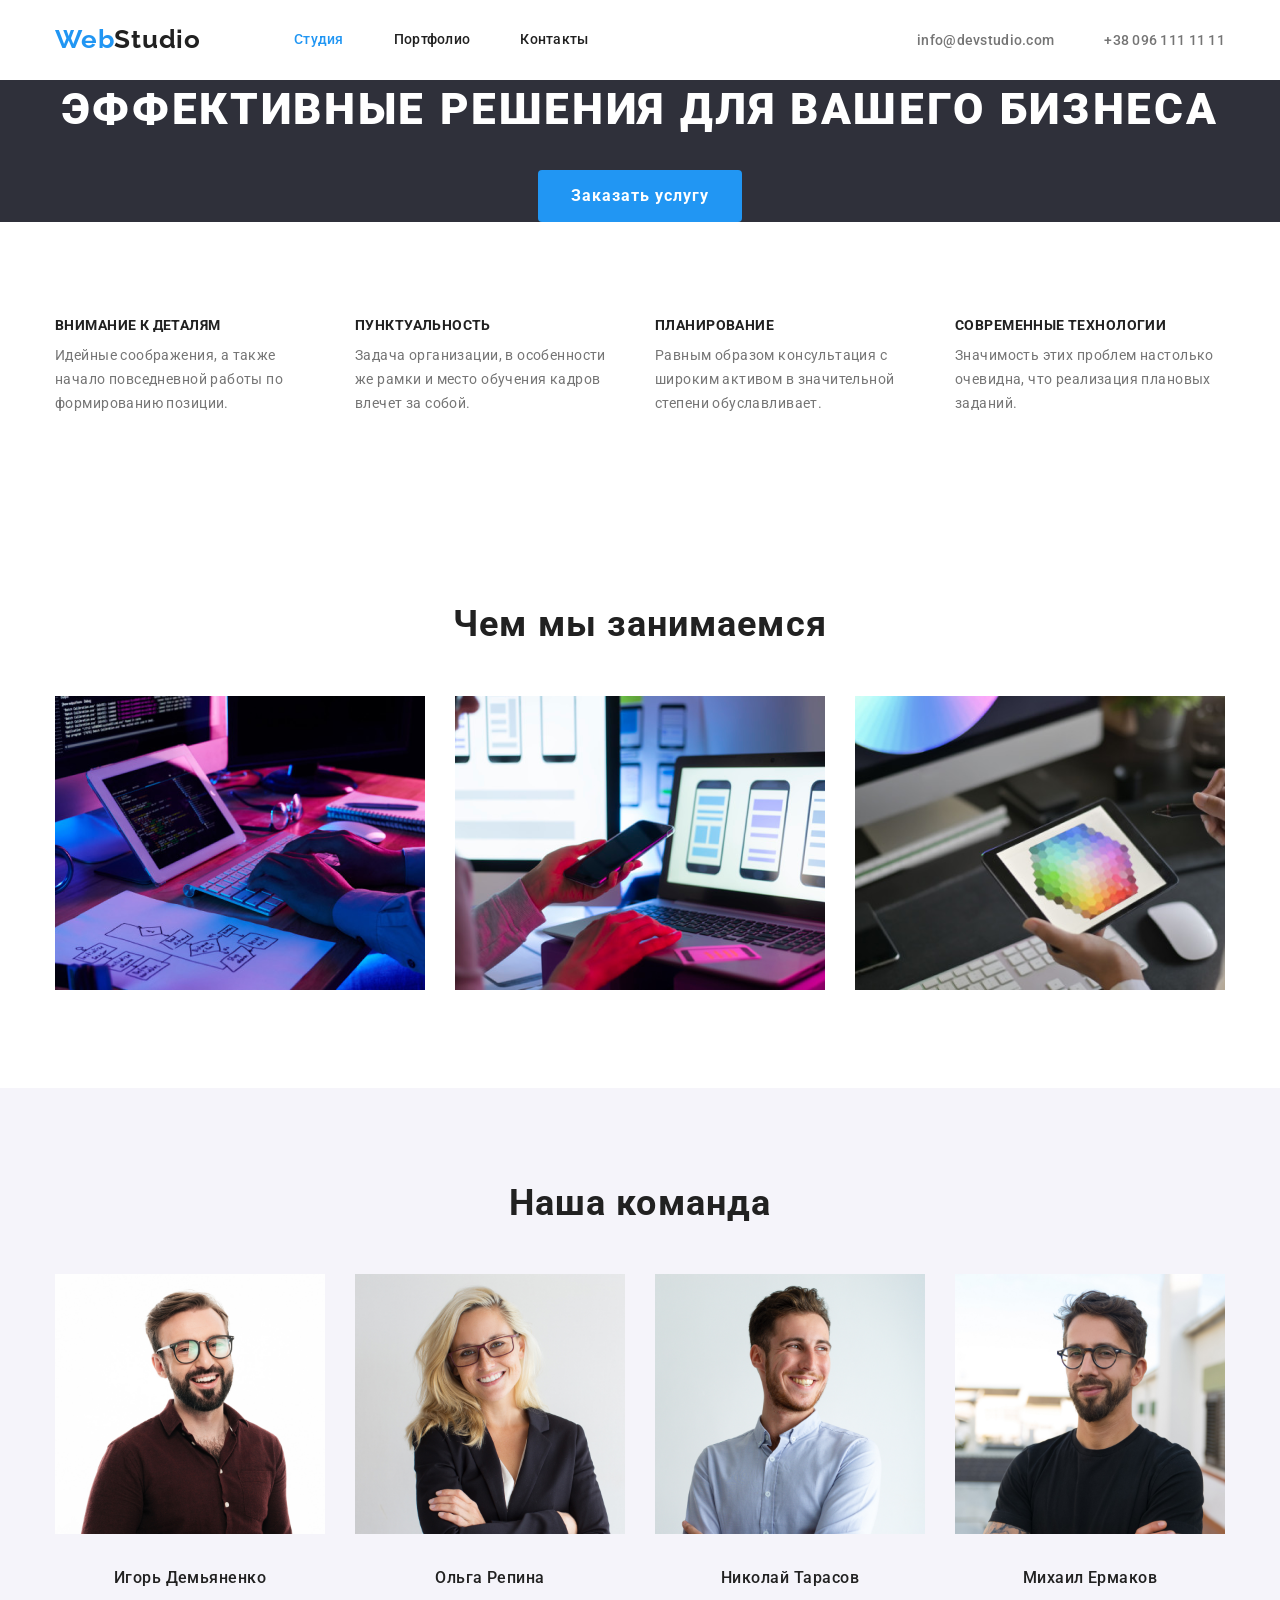
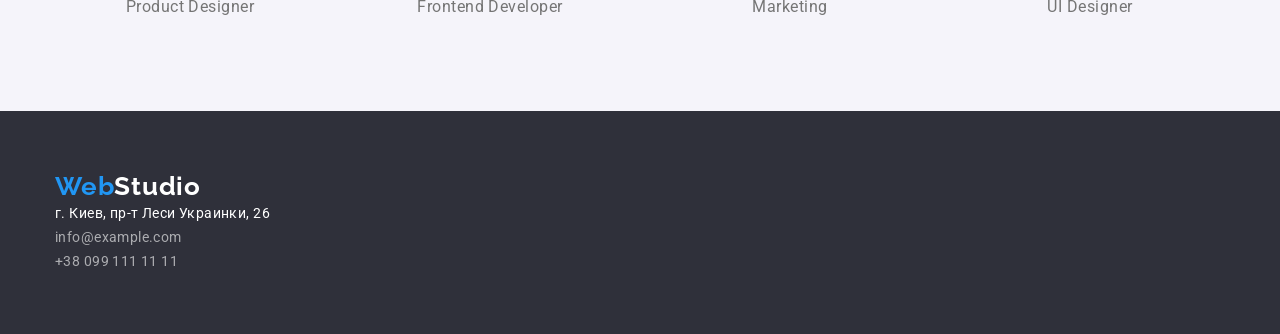
==== index.html @ d41f4cde "changes added" ====
<!DOCTYPE html>
<html lang="ru">
  <head>
    <meta charset="UTF-8" />
    <meta name="viewport" content="width=device-width, initial-scale=1.0" />
    <title>Document</title>
    <link
      rel="stylesheet"
      href="https://cdnjs.cloudflare.com/ajax/libs/modern-normalize/0.7.0/modern-normalize.min.css"
    />
    <link
      href="https://fonts.googleapis.com/css2?family=Raleway:wght@700&family=Roboto:wght@400;500;700&display=swap"
      rel="stylesheet"
    />
    <link rel="stylesheet" href="./css/styles.css" />
  </head>
  <body>
    <header>
      <div class="container page-header">
        <nav class="site-nav">
          <a href="./index.html" class="logo">
            Web<span class="light">Studio</span>
          </a>
          <ul class="nav-list">
            <li class="item">
              <a href="./index.html" class="link current">Студия</a>
            </li>
            <li class="item">
              <a href="./portfolio.html" class="link">Портфолио</a>
            </li>
            <li class="item"><a href="" class="link">Контакты</a></li>
          </ul>
		</nav>
          <ul class="site-contact">
            <li class="item">
              <a href="mailto:info@devstudio.com" class="link"
                >info@devstudio.com</a
              >
            </li>
            <li class="item">
              <a href="tel:+380961111111" class="link">+38 096 111 11 11</a>
            </li>
          </ul>
        
      </div>
	  <span class="line"></span>
    </header>
    <main>
      <section class="hero">
        <h1 class="hero-title">Эффективные решения для вашего бизнеса</h1>
        <a class="button primary" href="">Заказать услугу</a>
      </section>
      <section class="section advantages">
        <div class="container">
          <!-- <h2>Преимущества компании</h2> -->
          <ul class="list-advantages">
            <li class="item">
              <h3 class="section-title">Внимание к деталям</h3>
              <p>
                Идейные соображения, а также начало повседневной работы по
                формированию позиции.
              </p>
            </li>
            <li class="item">
              <h3 class="section-title">Пунктуальность</h3>
              <p>
                Задача организации, в особенности же рамки и место обучения
                кадров влечет за собой.
              </p>
            </li>
            <li class="item">
              <h3 class="section-title">Планирование</h3>
              <p>
                Равным образом консультация с широким активом в значительной
                степени обуславливает.
              </p>
            </li>
            <li class="item">
              <h3 class="section-title">Современные технологии</h3>
              <p>
                Значимость этих проблем настолько очевидна, что реализация
                плановых заданий.
              </p>
            </li>
          </ul>
        </div>
      </section>
      <section class="section">
        <div class="container">
          <h2 class="section-title">Чем мы занимаемся</h2>
          <ul class="workout">
            <li class="item">
              <img
                width="370"
                src="./images/box-1.png"
                alt="Создание веб приложений"
              />
            </li>
            <li class="item">
              <img
                width="370"
                src="./images/box-2.png"
                alt="Создание мобильных приложений"
              />
            </li>
            <li class="item">
              <img width="370" src="./images/box-3.png" alt="Подбор дизайнв" />
            </li>
          </ul>
        </div>
      </section>
      <section class="section team">
        <div class="container">
          <h2 class="section-title">Наша команда</h2>
          <ul class="team-members">
            <li class="item">
              <img width="270" src="./images/team1.jpg" alt="team member" />

              <h3>Игорь Демьяненко</h3>
              <p lang="en">Product Designer</p>
            </li>
            <li class="item">
              <img width="270" src="./images/team2.jpg" alt="team member" />

              <h3>Ольга Репина</h3>
              <p lang="en">Frontend Developer</p>
            </li>
            <li class="item">
              <img width="270" src="./images/team3.jpg" alt="team member" />

              <h3>Николай Тарасов</h3>
              <p lang="en">Marketing</p>
            </li>
            <li class="item">
              <img width="270" src="./images/team4.jpg" alt="team member" />

              <h3>Михаил Ермаков</h3>
              <p lang="en">UI Designer</p>
            </li>
          </ul>
        </div>
      </section>
    </main>
    <footer>
      <div class="container page-footer">
        <a href="./index.html" class="logo">
          Web<span class="dark">Studio</span>
        </a>

        <address class="address">
          г. Киев, пр-т Леси Украинки, 26 <br />
          <a href="mailto:info@example.com" class="link">info@example.com</a>
          <br />
          <a href="tel:+380991111111" class="link">+38 099 111 11 11</a>
        </address>
      </div>
    </footer>
  </body>
</html>
---- css/styles.css ----
:root {
  --primary-text-color: #757575;
  --title-text-color: #212121;
  --accent-color: #2196f3;
  --white-color: #ffffff;
  --secondary-bg-color: #2f303a;
  --secondary-button-color: #f5f4fa;
  --secondary-address-color: rgba(255, 255, 255, 0.6);
  --header-border-color: #ececec;
}

body {
  background-color: var(--white-color);
  color: var(--primary-text-color);
  font-family: Roboto, sans-serif;
}

.container {
  margin-left: auto;
  margin-right: auto;
  width: 1200px;
  padding-left: 15px;
  padding-right: 15px;
}

ul,
p,
h1,
h2,
h3,
h4,
h5,
h6 {
  margin: 0px;
  padding: 0px;
}

li {
  list-style: none;
}

a {
  text-decoration: none;
  /* Убираем подчёркивание */
}

/* Logo */
.logo {
  min-width: 145px;
  height: 31px;
  color: var(--accent-color);
  font-family: Raleway, sans-serif;
  font-weight: 700;
  font-size: 26px;
  line-height: 1.2;
  letter-spacing: 0.03em;
}
.logo .dark {
  margin-bottom: 20px;

  color: var(--white-color);
}

.logo .light {
  margin-bottom: 25px;

  color: var(--title-text-color);
}

/* Header */

.page-header {
  display: flex;
  align-items: center;
  
  
  
}

.page-header .line {
flex-grow: 1;
border: 1px solid var(--header-border-color);
}

.site-nav {
display: flex;
align-items: center;
}

.nav-list {
  display: flex;
  margin-left: 93px;
}

.nav-list .item:not(:last-child) {
  margin-right: 50px;
}

.nav-list .link {
  display: inline-block;
  padding-top: 32px;
  padding-bottom: 32px;

  color: var(--title-text-color);
  font-weight: 500;
  font-size: 14px;
  line-height: 1.14;
  letter-spacing: 0.02em;
}

.site-contact {
  display: flex;
  margin-left: auto;
}

.site-contact .item + .item {
  margin-left: 50px;
}

.site-contact .link {
  color: var(--primary-text-color);

  font-weight: 500;
  font-size: 14px;
  line-height: 1.14;
  letter-spacing: 0.02em;
}

.nav-list .link.current,
.nav-list .link:hover,
.nav-list .link:focus,
.site-contact .link:hover,
.site-contact .link:focus,
.address .link:hover,
.address .link:focus {
  color: var(--accent-color);
}

/* Main */

.section {
  padding: 94px 0px;
}

.section-title {
  color: var(--title-text-color);
}

.advantages .list-advantages {
  display: flex;
}

.advantages .item {
  width: calc((100% - (30px * 3)) / 4);
  }
  
  .advantages .item  + .item {
  margin-left: 30px;
  }

.advantages .section-title {
  display: inline-block;
  margin-bottom: 10px;

  font-weight: 700;
  font-size: 14px;
  line-height: 1.14;
  letter-spacing: 0.03em;
  text-transform: uppercase;
}
.advantages p {
  font-size: 14px;
  line-height: 1.71;
  letter-spacing: 0.03em;
}

.workout {
  display: flex;
}

.workout .item + .item {
  margin-left: 30px;
}

.hero {
  background-color: var(--secondary-bg-color);
  text-align: center;
}

.hero-title {
  margin-top: 0px;
  margin-bottom: 30px;

  color: var(--white-color);

  font-weight: 900;
  font-size: 44px;
  line-height: 1.36;
  letter-spacing: 0.06em;
  text-transform: uppercase;
}

.team {
  background-color: var(--secondary-button-color);
}

.team-members {
  display: flex;
}

.team-members .item:not(:last-child) {
  margin-right: 30px;
}

.team .section-title {
}

.team h3 {
  margin-top: 30px;
  margin-bottom: 10px;

  color: var(--title-text-color);

  font-weight: 500;
  font-size: 16px;
  line-height: 1.19;
  text-align: center;
  letter-spacing: 0.03em;
}

.team p {
  font-size: 16px;
  line-height: 1.19;
  text-align: center;
  letter-spacing: 0.03em;
}

.filter {
  display: flex;
  justify-content: center;
  margin-bottom: 50px;
}

.filter .item:not(:last-child) {
  margin-right: 8px;
}

/* Buttons */

.button {
  display: inline-block;
  border: 1px solid transparent;
  border-radius: 4px;
}

.button.primary {
  padding: 10px 32px;

  background-color: var(--accent-color);
  color: var(--white-color);

  font-weight: 700;
  font-size: 16px;
  line-height: 1.87;
  /* display: flex; */
  /* align-items: center; */
  /* text-align: center; */
  letter-spacing: 0.06em;
}

.filter .button {
  padding: 6px 22px;

  background-color: var(--secondary-button-color);
  color: var(--title-text-color);

  font-weight: 500;
  font-size: 16px;
  line-height: 1.62;
  letter-spacing: 0.03em;
}

.filter .button:hover,
.filter .button:focus {
  background-color: var(--accent-color);
  color: var(--white-color);
}

.works {
  display: flex;
  flex-wrap: wrap;
}

.works .item:not(:nth-child(3n)) {
  margin-right: 30px;
}

.works .item:not(:nth-last-child(-n + 3)) {
  margin-bottom: 30px;
}

.works .section-title {
  margin-top: 20px;
  margin-bottom: 4px;
}

h2.section-title {
  margin-bottom: 50px;

  font-weight: 700;
  font-size: 36px;
  line-height: 1.17;
  text-align: center;
  letter-spacing: 0.03em;
}

.works .section-title {
  font-weight: 700;
  font-size: 18px;
  line-height: 2;
  letter-spacing: 0.06em;
}

.works p {
  color: var(--primary-text-color);

  font-size: 16px;
  line-height: 1.87;
  letter-spacing: 0.03em;
}

/* Footer */

footer {
  background-color: var(--secondary-bg-color);
}

.page-footer {
padding-top: 60px;
padding-bottom: 60px;

}
.address {
  color: var(--white-color);
  font-style: normal;
  font-size: 14px;
  line-height: 1.71;
  letter-spacing: 0.03em;
}

.address .link {
  color: var(--secondary-address-color);
  margin: 9px 0px;
}
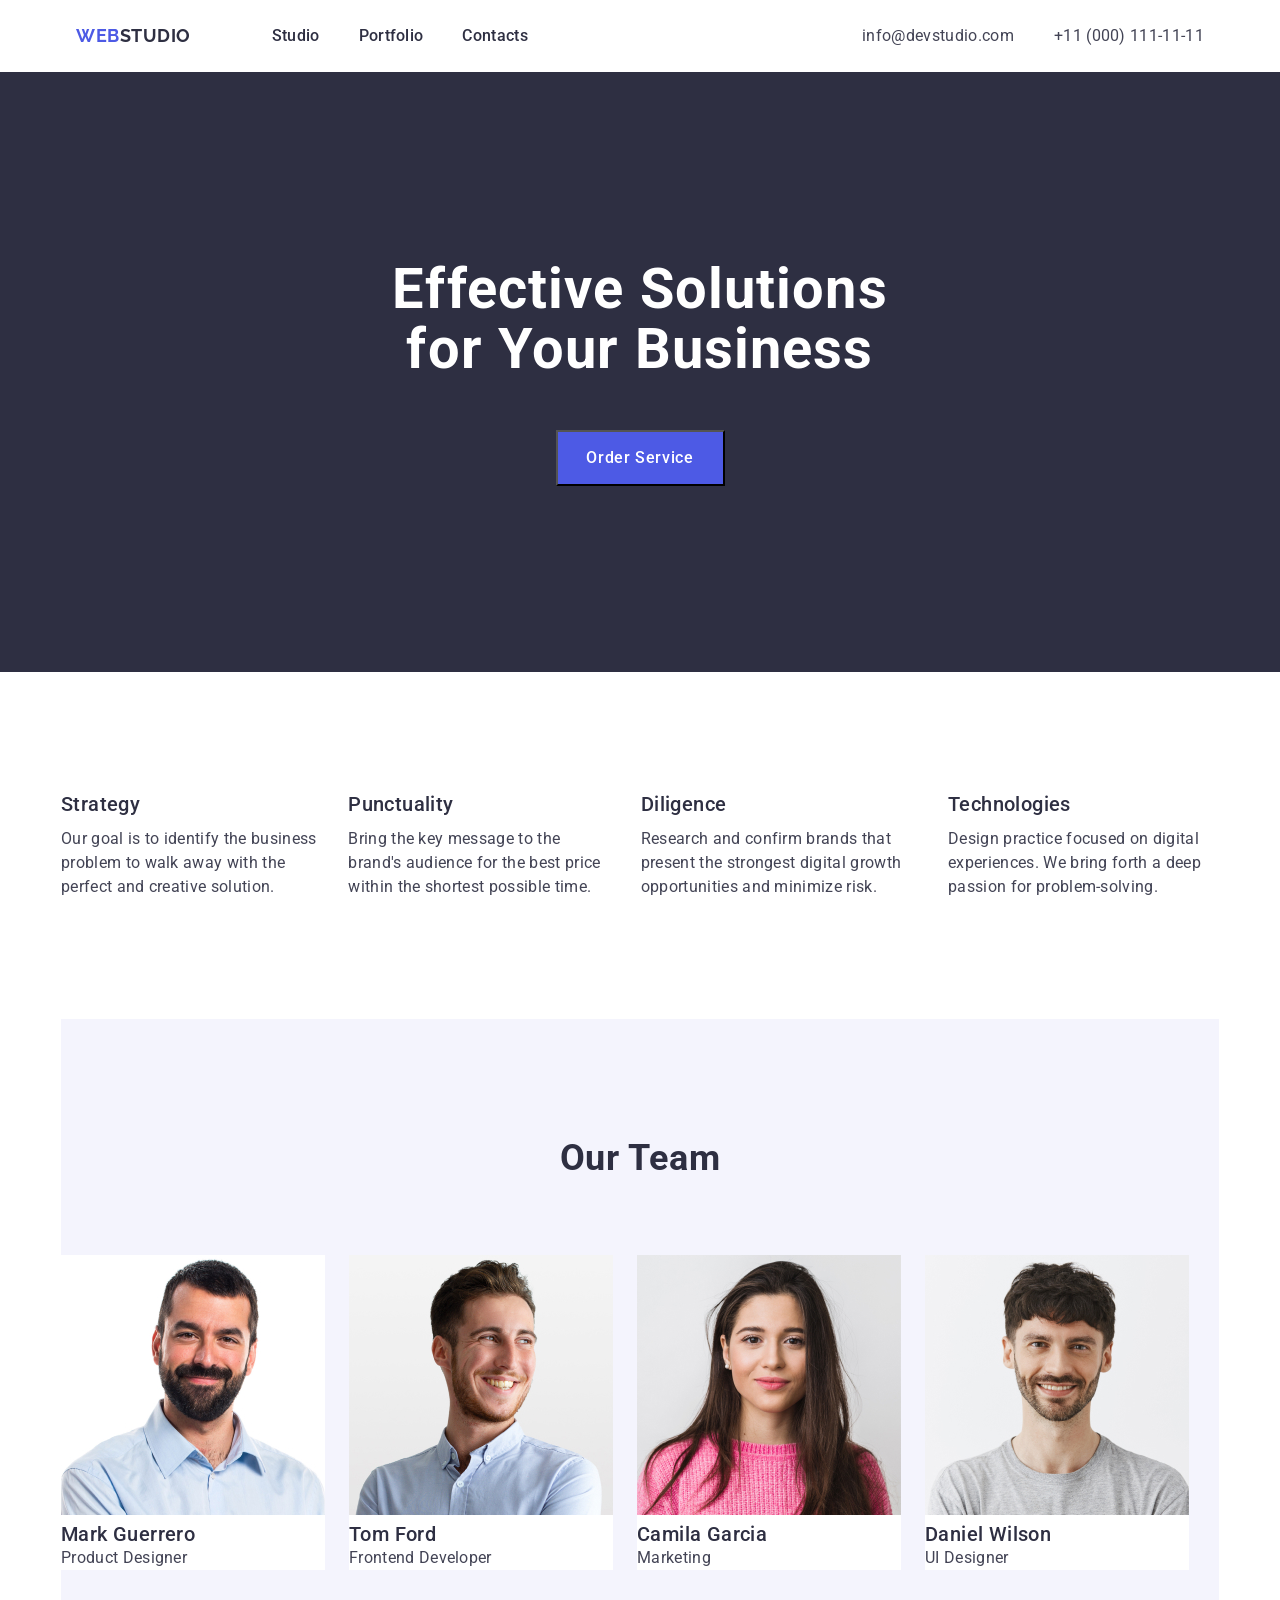
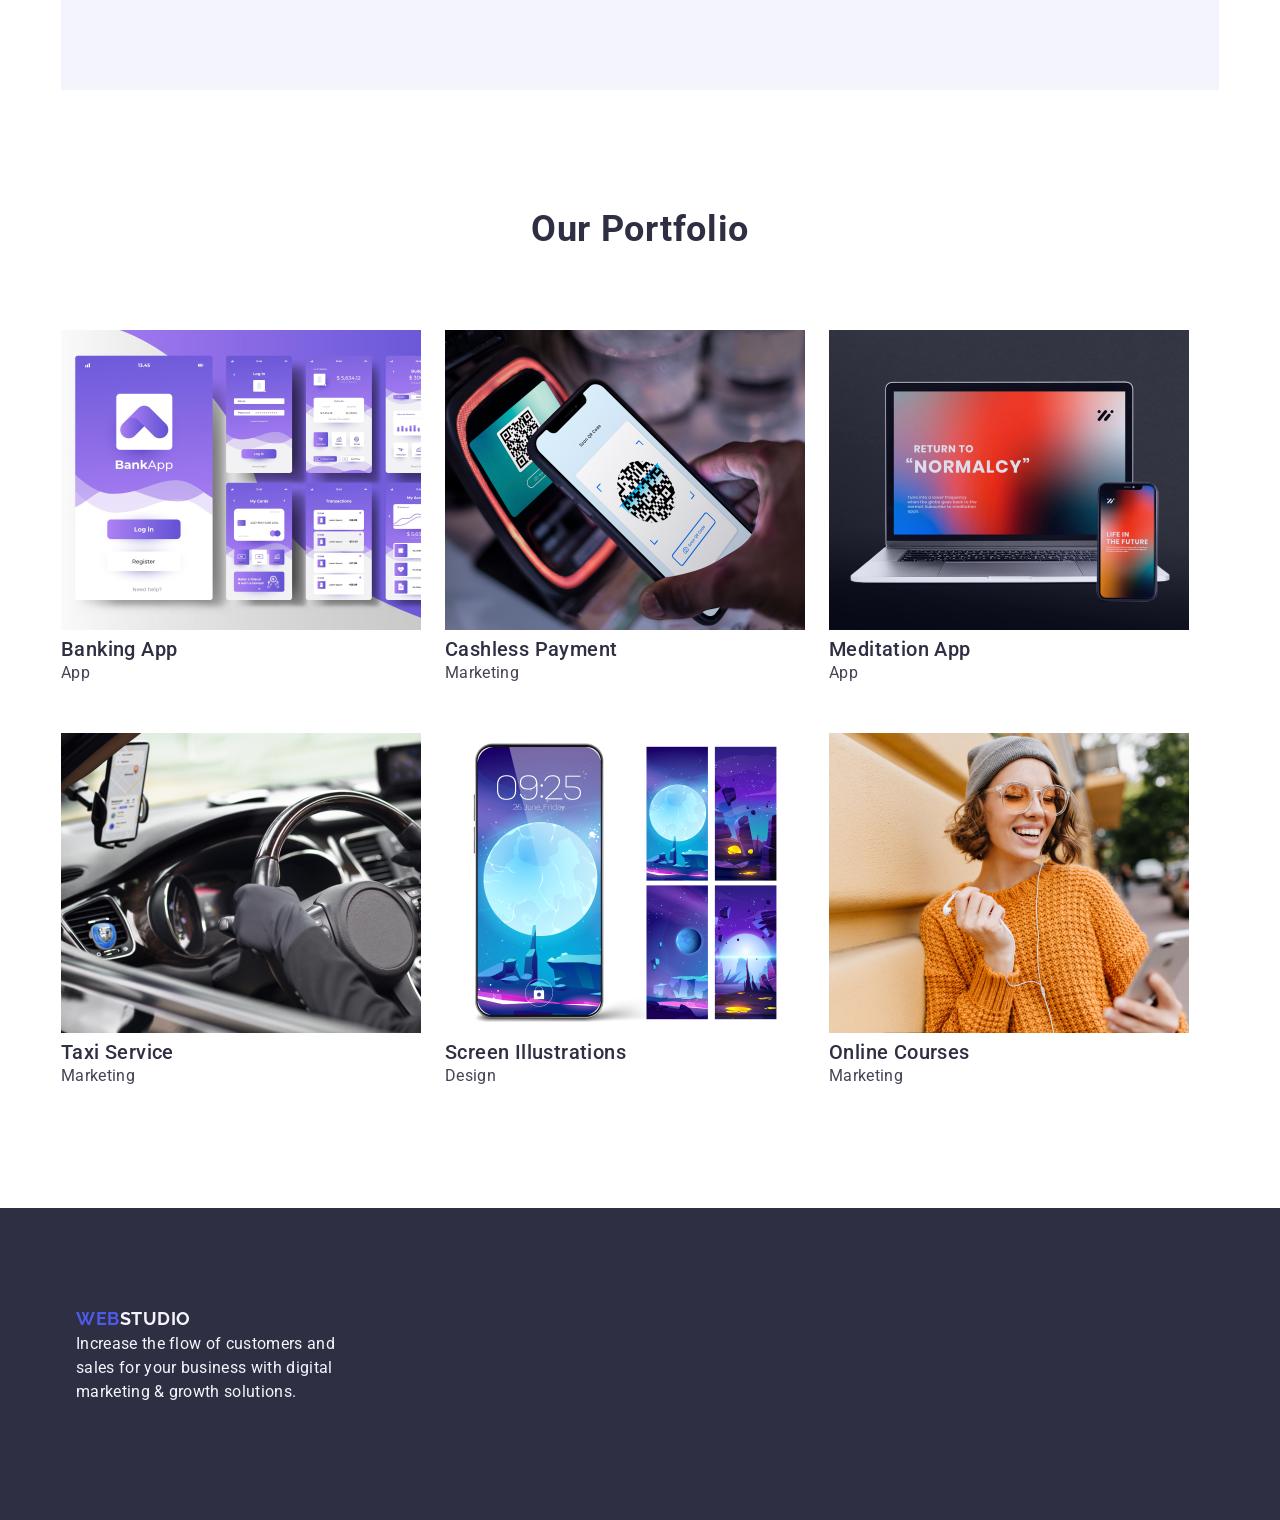
==== commit 1ba6b7c2: "geometry added" ====
--- a/index.html
+++ b/index.html
@@ -1,159 +1,137 @@
 <!DOCTYPE html>
-<html lang="ru">
-  <head>
-    <meta charset="UTF-8" />
-    <meta name="viewport" content="width=device-width, initial-scale=1.0" />
-    <title>Document</title>
-    <link
-      rel="stylesheet"
-      href="https://cdnjs.cloudflare.com/ajax/libs/modern-normalize/0.7.0/modern-normalize.min.css"
-    />
-    <link
-      href="https://fonts.googleapis.com/css2?family=Raleway:wght@700&family=Roboto:wght@400;500;700&display=swap"
-      rel="stylesheet"
-    />
-    <link rel="stylesheet" href="./css/styles.css" />
-  </head>
-  <body>
-    <header>
-      <div class="container page-header">
-        <nav class="site-nav">
-          <a href="./index.html" class="logo">
-            Web<span class="light">Studio</span>
-          </a>
-          <ul class="nav-list">
-            <li class="item">
-              <a href="./index.html" class="link current">Студия</a>
-            </li>
-            <li class="item">
-              <a href="./portfolio.html" class="link">Портфолио</a>
-            </li>
-            <li class="item"><a href="" class="link">Контакты</a></li>
-          </ul>
-		</nav>
-          <ul class="site-contact">
-            <li class="item">
-              <a href="mailto:info@devstudio.com" class="link"
-                >info@devstudio.com</a
-              >
-            </li>
-            <li class="item">
-              <a href="tel:+380961111111" class="link">+38 096 111 11 11</a>
-            </li>
-          </ul>
-        
-      </div>
-	  <span class="line"></span>
+<html lang="en">
+<head>
+    <meta charset="UTF-8">
+    <meta name="viewport" content="width=device-width, initial-scale=1.0">
+    <title>WebStudio</title>
+    <link rel="preconnect" href="https://fonts.googleapis.com">
+    <link rel="preconnect" href="https://fonts.gstatic.com" crossorigin>
+    <link href="https://fonts.googleapis.com/css2?family=Raleway:ital,wght@0,700;1,700&family=Roboto:ital,wght@0,400;0,500;0,700;1,700&display=swap" rel="stylesheet">    <link rel="stylesheet" href="https://cdn.jsdelivr.net/npm/modern-normalize@3.0.1/modern-normalize.min.css">
+    <link rel="stylesheet" href="./css/styles.css">
+</head>
+<body>
+    <header class="container header">
+        <nav class="navigation">
+            <a href="./index.html" class="navigation-logo">Web<span class="navigation-logo-accent">Studio</span></a>
+            <ul class="navigation-list">
+                <li><a href="./index.html" class="navigation-link">Studio</a></li>
+                <li><a href="" class="navigation-link">Portfolio</a></li>
+                <li><a href="" class="navigation-link">Contacts</a></li>
+            </ul>
+        </nav>
+            <address class="address">
+                <ul class="address-list">
+                    <li><a href="mailto:info@devstudio.com" class="address-link">info@devstudio.com</a></li>
+                    <li><a href="tel:+110001111111" class="address-link">+11 (000) 111-11-11</a></li>
+                </ul>
+            </address>
     </header>
     <main>
-      <section class="hero">
-        <h1 class="hero-title">Эффективные решения для вашего бизнеса</h1>
-        <a class="button primary" href="">Заказать услугу</a>
-      </section>
-      <section class="section advantages">
-        <div class="container">
-          <!-- <h2>Преимущества компании</h2> -->
-          <ul class="list-advantages">
-            <li class="item">
-              <h3 class="section-title">Внимание к деталям</h3>
-              <p>
-                Идейные соображения, а также начало повседневной работы по
-                формированию позиции.
-              </p>
-            </li>
-            <li class="item">
-              <h3 class="section-title">Пунктуальность</h3>
-              <p>
-                Задача организации, в особенности же рамки и место обучения
-                кадров влечет за собой.
-              </p>
-            </li>
-            <li class="item">
-              <h3 class="section-title">Планирование</h3>
-              <p>
-                Равным образом консультация с широким активом в значительной
-                степени обуславливает.
-              </p>
-            </li>
-            <li class="item">
-              <h3 class="section-title">Современные технологии</h3>
-              <p>
-                Значимость этих проблем настолько очевидна, что реализация
-                плановых заданий.
-              </p>
-            </li>
-          </ul>
+        <section class="banner">
+            <div class="container banner-container">
+                <h1 class="banner-header">
+                    Effective Solutions<br/>
+                    for Your Business
+                </h1>
+                <button type="button" class="banner-button">Order Service</button>    
+            </div>
+        </section>
+        <section class="goals container">
+            <!-- <h2 class="goals-header"></h2> -->
+            <ul class="goals-list">
+                <li>
+                    <h3 class="goals-list-header">
+                        Strategy 
+                    </h3>
+                <p class="goals-list-text">Our goal is to identify the business
+                    problem to walk away with the perfect and creative solution. </p>
+                </li>
+                <li>
+                    <h3 class="goals-list-header">
+                        Punctuality
+                    </h3>
+                <p class="goals-list-text">Bring the key message to the brand's audience for the best price within the shortest possible time.</p>
+                </li>
+                <li>
+                    <h3 class="goals-list-header">
+                        Diligence
+                    </h3>
+                <p class="goals-list-text">Research and confirm brands that present the strongest digital growth opportunities and minimize risk.</p>
+                </li>
+                <li>
+                    <h3 class="goals-list-header">
+                        Technologies 
+                    </h3>
+                <p class="goals-list-text">Design practice focused on digital experiences. We bring forth a deep passion for problem-solving.</p>
+                </li>
+            </ul>
+        </section>
+        <section class="container team ">
+            <h2 class="team-header">Our Team</h2>
+            <ul class="team-list">
+                <li class="team-list-item">
+                    <img class="team-list-image" src="./images/mark_guerrero.jpg" alt="man with dark hair" width="264"/>
+                    <h3 class="team-list-header">Mark Guerrero</h3>
+                    <p class="team-list-text">Product Designer</p>
+                </li>
+                <li class="team-list-item">
+                    <img class="team-list-image" src="./images/tom_ford.jpg" alt="lady with dark hair" width="264"/>
+                    <h3 class="team-list-header">Tom Ford</h3>
+                    <p class="team-list-text">Frontend Developer</p>
+                </li>
+                <li class="team-list-item">
+                    <img class="team-list-image" src="./images/camila_garcia.jpg" alt="man with blond hair" width="264"/>
+                    <h3 class="team-list-header">Camila Garcia</h3>
+                    <p class="team-list-text">Marketing</p>
+                </li>
+                <li class="team-list-item">
+                    <img class="team-list-image" src="./images/daniel_wilson.jpg" alt="man with dark hair" width="264"/>
+                    <h3 class="team-list-header">Daniel Wilson</h3>
+                    <p class="team-list-text">UI Designer</p>
+                </li>
+            </ul>
+        </section>
+        <section class="portfolio container">
+            <h2 class="portfolio-header">Our Portfolio</h2>
+            <ul class="portfolio-list">
+                <li class="portfolio-list-item">
+                    <img class="portfolio-list-image" src="./images/banking_app.jpg" alt="app" width="360"/>
+                     <h3 class="portfolio-list-header">Banking App</h3>
+                    <p class="portfolio-list-text">App</p>
+                </li>
+                <li class="portfoli-list-item">
+                    <img class="portfolio-list-image" src="./images/cashless_payment.jpg" alt="payment by phone" width="360"/>
+                    <h3  class="portfolio-list-header">Cashless Payment</h3>
+                    <p class="portfolio-list-text">Marketing</p>
+                </li>
+                <li class="portfoli-list-item">
+                    <img class="portfolio-list-image" src="./images/meditation_app.jpg" alt="laptop" width="360"/>
+                    <h3 class="portfolio-list-header">Meditation App</h3>
+                    <p class="portfolio-list-text">App</p>
+                </li>
+                <li class="portfoli-list-item">
+                    <img class="portfolio-list-image" src="./images/taxi_service.jpg" alt="car" width="360"/>
+                    <h3 class="portfolio-list-header">Taxi Service</h3>
+                    <p class="portfolio-list-text">Marketing</p>
+                </li>
+                <li class="portfoli-list-item">
+                    <img class="portfolio-list-image" src="./images/screen_illustrations.jpg" alt="phone" width="360"/>
+                    <h3 class="portfolio-list-header">Screen Illustrations</h3>
+                    <p class="portfolio-list-text">Design</p>
+                </li>
+                <li class="portfoli-list-item">
+                    <img class="portfolio-list-image" src="./images/online_courses.jpg" alt="woman" width="360"/>
+                    <h3 class="portfolio-list-header">Online Courses</h3>
+                    <p class="portfolio-list-text">Marketing</p>
+                </li>
+            </ul>
+        </section>
+    </main>
+    <footer class="footer">
+        <div class="container footer-container">
+            <a class="footer-logo" href="./index.html">Web<span class="footer-logo-accent">Studio</span></a>
+            <p class="footer-text">Increase the flow of customers and sales for your business with digital marketing & growth solutions.</p>
         </div>
-      </section>
-      <section class="section">
-        <div class="container">
-          <h2 class="section-title">Чем мы занимаемся</h2>
-          <ul class="workout">
-            <li class="item">
-              <img
-                width="370"
-                src="./images/box-1.png"
-                alt="Создание веб приложений"
-              />
-            </li>
-            <li class="item">
-              <img
-                width="370"
-                src="./images/box-2.png"
-                alt="Создание мобильных приложений"
-              />
-            </li>
-            <li class="item">
-              <img width="370" src="./images/box-3.png" alt="Подбор дизайнв" />
-            </li>
-          </ul>
-        </div>
-      </section>
-      <section class="section team">
-        <div class="container">
-          <h2 class="section-title">Наша команда</h2>
-          <ul class="team-members">
-            <li class="item">
-              <img width="270" src="./images/team1.jpg" alt="team member" />
-
-              <h3>Игорь Демьяненко</h3>
-              <p lang="en">Product Designer</p>
-            </li>
-            <li class="item">
-              <img width="270" src="./images/team2.jpg" alt="team member" />
-
-              <h3>Ольга Репина</h3>
-              <p lang="en">Frontend Developer</p>
-            </li>
-            <li class="item">
-              <img width="270" src="./images/team3.jpg" alt="team member" />
-
-              <h3>Николай Тарасов</h3>
-              <p lang="en">Marketing</p>
-            </li>
-            <li class="item">
-              <img width="270" src="./images/team4.jpg" alt="team member" />
-
-              <h3>Михаил Ермаков</h3>
-              <p lang="en">UI Designer</p>
-            </li>
-          </ul>
-        </div>
-      </section>
-    </main>
-    <footer>
-      <div class="container page-footer">
-        <a href="./index.html" class="logo">
-          Web<span class="dark">Studio</span>
-        </a>
-
-        <address class="address">
-          г. Киев, пр-т Леси Украинки, 26 <br />
-          <a href="mailto:info@example.com" class="link">info@example.com</a>
-          <br />
-          <a href="tel:+380991111111" class="link">+38 099 111 11 11</a>
-        </address>
-      </div>
     </footer>
-  </body>
-</html>
+</body>
+</html>
--- a/css/styles.css
+++ b/css/styles.css
@@ -1,354 +1,311 @@
-:root {
-  --primary-text-color: #757575;
-  --title-text-color: #212121;
-  --accent-color: #2196f3;
-  --white-color: #ffffff;
-  --secondary-bg-color: #2f303a;
-  --secondary-button-color: #f5f4fa;
-  --secondary-address-color: rgba(255, 255, 255, 0.6);
-  --header-border-color: #ececec;
-}
-
 body {
-  background-color: var(--white-color);
-  color: var(--primary-text-color);
-  font-family: Roboto, sans-serif;
-}
-
+    font-family: "Roboto", sans-serif;
+    font-weight: 400;
+    font-size: 16px;
+    line-height: 24px;
+    letter-spacing: 0.02em;
+    color: #434455;
+    background-color: #FFFFFF;
+}
+
+h1, h2, h3, h4, h5, h6, p {
+	margin-top: 0;
+	margin-bottom: 0;
+}
+
+ul, ol {
+	margin-top: 0;
+	margin-bottom: 0;
+	padding-left: 0;
+}
+
+a {
+    text-decoration: none;
+}
+    
+ul {
+    list-style: none;
+}
+    
+h2 {
+    font-family: Roboto;
+    font-weight: 700;
+    font-size: 36px;
+    letter-spacing: 0.02em;
+}
+
+.link {
+    font-family: Roboto;
+    font-weight: Regular;
+    font-size: 12px;
+    line-height: 16px;
+    letter-spacing: 0.04em;
+    text-decoration: underline;
+}
+
+
+/* h3 {
+    font-family: Roboto;
+    font-weight: 500;
+    font-size: 20px;
+    letter-spacing: 0.02em;
+} */
+
+
+/* Container */
 .container {
-  margin-left: auto;
-  margin-right: auto;
-  width: 1200px;
-  padding-left: 15px;
-  padding-right: 15px;
-}
-
-ul,
-p,
-h1,
-h2,
-h3,
-h4,
-h5,
-h6 {
-  margin: 0px;
-  padding: 0px;
-}
-
-li {
-  list-style: none;
-}
-
-a {
-  text-decoration: none;
-  /* Убираем подчёркивание */
-}
-
-/* Logo */
-.logo {
-  min-width: 145px;
-  height: 31px;
-  color: var(--accent-color);
-  font-family: Raleway, sans-serif;
-  font-weight: 700;
-  font-size: 26px;
-  line-height: 1.2;
-  letter-spacing: 0.03em;
-}
-.logo .dark {
-  margin-bottom: 20px;
-
-  color: var(--white-color);
-}
-
-.logo .light {
-  margin-bottom: 25px;
-
-  color: var(--title-text-color);
-}
-
-/* Header */
-
-.page-header {
-  display: flex;
-  align-items: center;
-  
-  
-  
-}
-
-.page-header .line {
-flex-grow: 1;
-border: 1px solid var(--header-border-color);
-}
-
-.site-nav {
-display: flex;
-align-items: center;
-}
-
-.nav-list {
-  display: flex;
-  margin-left: 93px;
-}
-
-.nav-list .item:not(:last-child) {
-  margin-right: 50px;
-}
-
-.nav-list .link {
-  display: inline-block;
-  padding-top: 32px;
-  padding-bottom: 32px;
-
-  color: var(--title-text-color);
-  font-weight: 500;
-  font-size: 14px;
-  line-height: 1.14;
-  letter-spacing: 0.02em;
-}
-
-.site-contact {
-  display: flex;
-  margin-left: auto;
-}
-
-.site-contact .item + .item {
-  margin-left: 50px;
-}
-
-.site-contact .link {
-  color: var(--primary-text-color);
-
-  font-weight: 500;
-  font-size: 14px;
-  line-height: 1.14;
-  letter-spacing: 0.02em;
-}
-
-.nav-list .link.current,
-.nav-list .link:hover,
-.nav-list .link:focus,
-.site-contact .link:hover,
-.site-contact .link:focus,
-.address .link:hover,
-.address .link:focus {
-  color: var(--accent-color);
-}
-
-/* Main */
-
-.section {
-  padding: 94px 0px;
-}
-
-.section-title {
-  color: var(--title-text-color);
-}
-
-.advantages .list-advantages {
-  display: flex;
-}
-
-.advantages .item {
-  width: calc((100% - (30px * 3)) / 4);
-  }
-  
-  .advantages .item  + .item {
-  margin-left: 30px;
-  }
-
-.advantages .section-title {
-  display: inline-block;
-  margin-bottom: 10px;
-
-  font-weight: 700;
-  font-size: 14px;
-  line-height: 1.14;
-  letter-spacing: 0.03em;
-  text-transform: uppercase;
-}
-.advantages p {
-  font-size: 14px;
-  line-height: 1.71;
-  letter-spacing: 0.03em;
-}
-
-.workout {
-  display: flex;
-}
-
-.workout .item + .item {
-  margin-left: 30px;
-}
-
-.hero {
-  background-color: var(--secondary-bg-color);
-  text-align: center;
-}
-
-.hero-title {
-  margin-top: 0px;
-  margin-bottom: 30px;
-
-  color: var(--white-color);
-
-  font-weight: 900;
-  font-size: 44px;
-  line-height: 1.36;
-  letter-spacing: 0.06em;
-  text-transform: uppercase;
+    width: 1158px;
+    padding: 0 15px;
+    margin: 0 auto;
+    display: flex;
+}
+
+address {
+    font-style: normal;
+}
+
+.address-list {
+    display: flex;
+    gap: 40px;
+}
+
+.header {
+    justify-content: space-between;
+    align-items: center;
+    height: 72px;
+}
+
+.navigation {
+    display: flex;
+    justify-content: space-between;
+    width: 452px;
+}
+
+.navigation-list {
+    display: flex;
+    gap: 39px;
+}
+
+.navigation-logo {
+    font-family: "Raleway", sans-serif;
+    font-weight: 700;
+    font-size: 18px;
+    line-height: 1.17;
+    letter-spacing: 0.03em;
+    text-transform: uppercase;
+    color: #4d5ae5;
+    align-self: center
+}
+
+.navigation-logo-accent {
+    color: #2e2f42;
+}
+
+/* .body-medium {
+    font-family: Roboto;
+    font-weight: Medium;
+    font-size: 16px;
+    line-height: 24px;
+    letter-spacing: 0.02em;
+} */
+
+
+.navigation-link {
+    font-family: Roboto;
+    font-weight: 500 ;
+    font-size: 16px;
+    line-height: 24px;
+    letter-spacing: 0.02em;
+    color: #2E2F42;
+}
+
+.navigation-link:hover,
+.navigation-link:focus {
+    color:#404bbf;
+}
+
+/* .navigation-link-studio:active {
+    text-decoration: underline;
+} */
+
+.address-link {
+    font-family: Roboto;
+    font-weight: Regular;
+    font-size: 16px;
+    font-style: normal;
+    line-height: 24px;
+    letter-spacing: 0.02em;
+    color: #434455;
+}
+
+.address-link:hover,
+.address-link:focus {
+    color: #404bbf;
+}
+
+.banner {
+    background-color:  #2e2f42;
+    height: 600px;
+}
+
+.banner-container {
+    flex-direction: column;
+    align-items: center;
+}
+
+.banner-header {
+    font-family: Roboto;
+    font-weight: 700;
+    font-size: 56px;
+    letter-spacing: 0.02em;
+    line-height: 1.07;
+    text-align: center;
+    color: #ffffff;
+    margin: 0;
+    padding-top: 188px;
+}
+
+.banner-button {
+    font-family: "Roboto", sans-serif;
+    font-weight: 500;
+    font-size: 16px;
+    line-height: 24px;
+    letter-spacing: 0.04em;
+    background-color: #4D5AE5;
+    cursor: pointer;
+    color: #ffffff;
+    margin-top: 50px;    
+    width: 169px;
+    height: 56px;
+    
+}
+
+.banner-button:hover,
+.banner-button:focus {
+    background-color: #404BBF;
+}
+
+.goals {
+    padding: 120px 0;
+}
+
+.goals-list {
+    display: flex;
+    gap: 24px;
+}
+
+.goals-list-header {
+    font-family: Roboto;
+    font-weight: 500;
+    font-size: 20px;
+    letter-spacing: 0.02em;
+    color: #2e2f42;
+    padding: 0;
+    margin-bottom: 11px;
+}
+
+.goals-list-text {
+    font-size: 16px;
+    line-height: 1.5;
+    letter-spacing: 0.02em;
+    color: #434455;
+    padding: 0;
 }
 
 .team {
-  background-color: var(--secondary-button-color);
-}
-
-.team-members {
-  display: flex;
-}
-
-.team-members .item:not(:last-child) {
-  margin-right: 30px;
-}
-
-.team .section-title {
-}
-
-.team h3 {
-  margin-top: 30px;
-  margin-bottom: 10px;
-
-  color: var(--title-text-color);
-
-  font-weight: 500;
-  font-size: 16px;
-  line-height: 1.19;
-  text-align: center;
-  letter-spacing: 0.03em;
-}
-
-.team p {
-  font-size: 16px;
-  line-height: 1.19;
-  text-align: center;
-  letter-spacing: 0.03em;
-}
-
-.filter {
-  display: flex;
-  justify-content: center;
-  margin-bottom: 50px;
-}
-
-.filter .item:not(:last-child) {
-  margin-right: 8px;
-}
-
-/* Buttons */
-
-.button {
-  display: inline-block;
-  border: 1px solid transparent;
-  border-radius: 4px;
-}
-
-.button.primary {
-  padding: 10px 32px;
-
-  background-color: var(--accent-color);
-  color: var(--white-color);
-
-  font-weight: 700;
-  font-size: 16px;
-  line-height: 1.87;
-  /* display: flex; */
-  /* align-items: center; */
-  /* text-align: center; */
-  letter-spacing: 0.06em;
-}
-
-.filter .button {
-  padding: 6px 22px;
-
-  background-color: var(--secondary-button-color);
-  color: var(--title-text-color);
-
-  font-weight: 500;
-  font-size: 16px;
-  line-height: 1.62;
-  letter-spacing: 0.03em;
-}
-
-.filter .button:hover,
-.filter .button:focus {
-  background-color: var(--accent-color);
-  color: var(--white-color);
-}
-
-.works {
-  display: flex;
-  flex-wrap: wrap;
-}
-
-.works .item:not(:nth-child(3n)) {
-  margin-right: 30px;
-}
-
-.works .item:not(:nth-last-child(-n + 3)) {
-  margin-bottom: 30px;
-}
-
-.works .section-title {
-  margin-top: 20px;
-  margin-bottom: 4px;
-}
-
-h2.section-title {
-  margin-bottom: 50px;
-
-  font-weight: 700;
-  font-size: 36px;
-  line-height: 1.17;
-  text-align: center;
-  letter-spacing: 0.03em;
-}
-
-.works .section-title {
-  font-weight: 700;
-  font-size: 18px;
-  line-height: 2;
-  letter-spacing: 0.06em;
-}
-
-.works p {
-  color: var(--primary-text-color);
-
-  font-size: 16px;
-  line-height: 1.87;
-  letter-spacing: 0.03em;
-}
-
-/* Footer */
-
-footer {
-  background-color: var(--secondary-bg-color);
-}
-
-.page-footer {
-padding-top: 60px;
-padding-bottom: 60px;
-
-}
-.address {
-  color: var(--white-color);
-  font-style: normal;
-  font-size: 14px;
-  line-height: 1.71;
-  letter-spacing: 0.03em;
-}
-
-.address .link {
-  color: var(--secondary-address-color);
-  margin: 9px 0px;
-}
+    background-color: #F4F4FD;
+    display: block;
+    padding: 120px 0;
+}
+.team-header {
+    font-size: 36px;
+    line-height: 1.11;
+    text-align: center;
+    letter-spacing: 0.02em;
+    text-transform: capitalize;
+    color: #2e2f42;
+    margin-bottom: 76px;
+}
+
+.team-list {
+    display: flex;
+    gap: 24px;
+}
+.team-list-item {
+    background-color: #FFFFFF;
+    width: 264px;
+}
+.team-list-header {
+    font-family: Roboto;
+    font-weight: 500;
+    font-size: 20px;
+    letter-spacing: 0.02em;
+    line-height: 1.2;
+    color: #2e2f42;
+}
+.team-list-text {
+    font-size: 16px;
+}
+
+.portfolio {
+    display: block;
+    padding: 120px 0;
+
+}
+.portfolio-header {
+    font-size: 36px;
+    line-height: 1.11;
+    text-align: center;
+    letter-spacing: 0.02em;
+    text-transform: capitalize;
+    color: #2e2f42;
+    margin-bottom: 80px;
+}
+.portfolio-list {
+    display: flex;
+    gap: 48px 24px;
+    flex-wrap: wrap;
+}
+/* .portfolio-list-item {
+}
+.portfolio-list-image {
+}
+.portfolio-list-text {
+}
+.portfoli-list-item {
+} */
+.portfolio-list-header {
+    font-weight: 500;
+    font-size: 20px;
+    line-height: 1.2;
+    letter-spacing: 0.02em;
+    color: #2e2f42;
+}
+
+.footer {
+    background-color:  #2e2f42;
+    height: 312px;
+    padding: 100px 0;
+}
+
+.footer-container {
+    display: block;
+}
+.footer-logo {
+    font-family: "Raleway", sans-serif;
+    font-weight: 700;
+    font-size: 18px;
+    line-height: 1.17;
+    letter-spacing: 0.03em;
+    text-transform: uppercase;
+    color:  #4d5ae5;
+    margin-bottom: 20px;
+}
+.footer-logo-accent {
+    color: #f4f4fd;
+
+}
+.footer-text {
+    color: #F4F4FD;
+    width: 264px;
+}
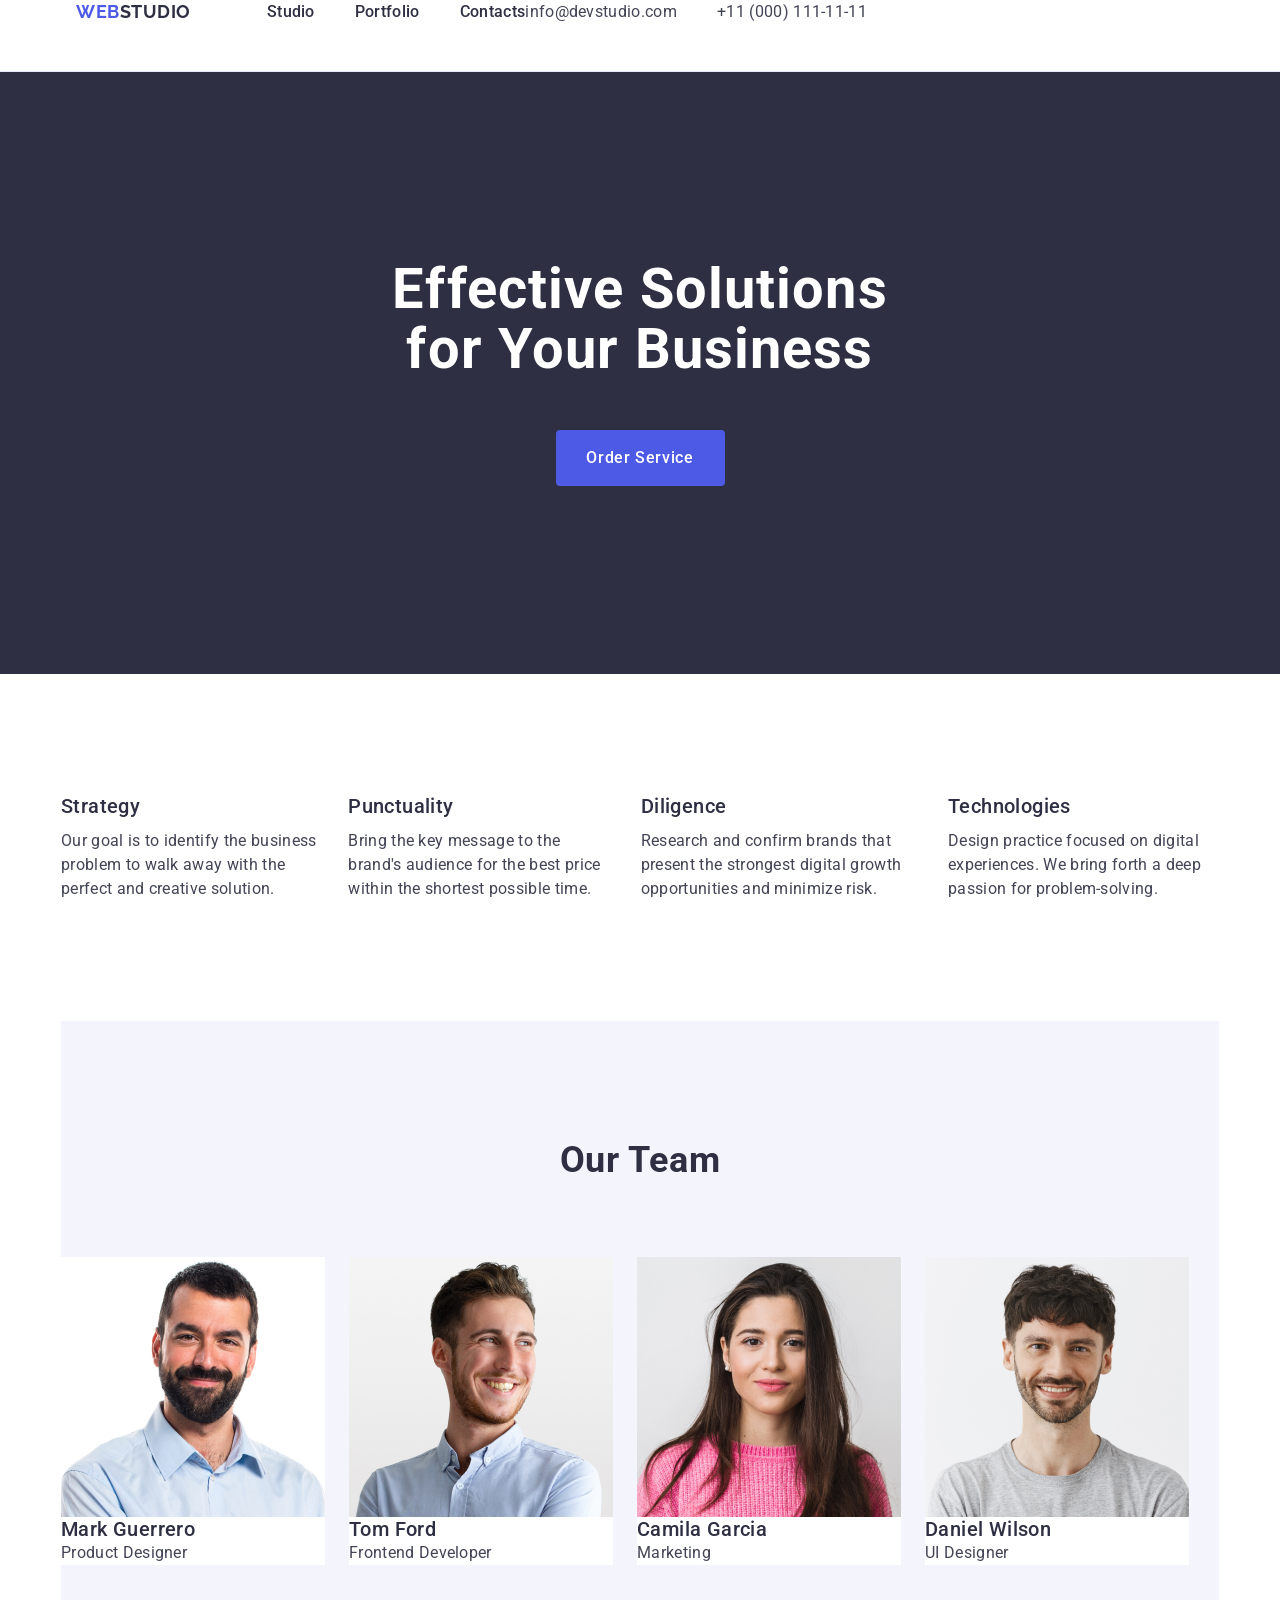
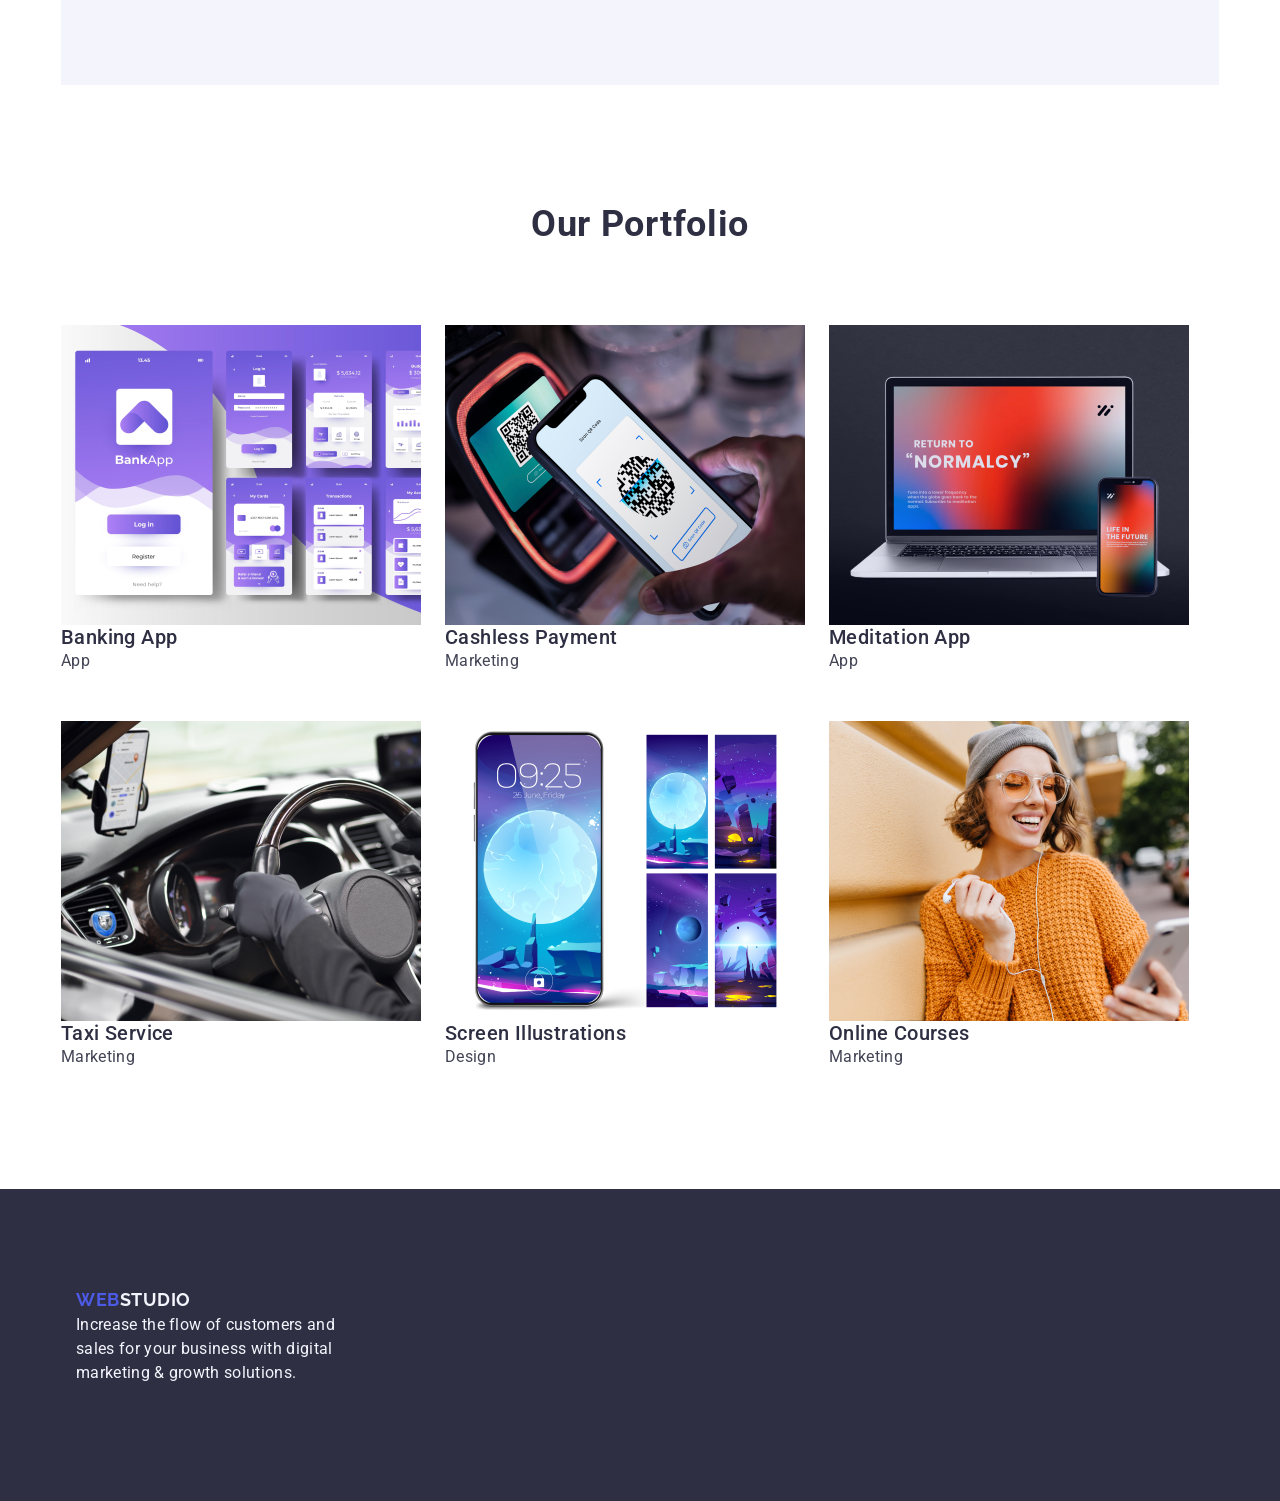
==== commit d2f8fc2c: "some updates" ====
--- a/index.html
+++ b/index.html
@@ -10,21 +10,23 @@
     <link rel="stylesheet" href="./css/styles.css">
 </head>
 <body>
-    <header class="container header">
-        <nav class="navigation">
-            <a href="./index.html" class="navigation-logo">Web<span class="navigation-logo-accent">Studio</span></a>
-            <ul class="navigation-list">
-                <li><a href="./index.html" class="navigation-link">Studio</a></li>
-                <li><a href="" class="navigation-link">Portfolio</a></li>
-                <li><a href="" class="navigation-link">Contacts</a></li>
-            </ul>
-        </nav>
+    <header class="header">
+        <div class="container">
+            <nav class="navigation">
+                <a href="./index.html" class="navigation-logo">Web<span class="navigation-logo-accent">Studio</span></a>
+                <ul class="navigation-list">
+                    <li><a href="./index.html" class="navigation-link">Studio</a></li>
+                    <li><a href="" class="navigation-link">Portfolio</a></li>
+                    <li><a href="" class="navigation-link">Contacts</a></li>
+                </ul>
+            </nav>
             <address class="address">
                 <ul class="address-list">
                     <li><a href="mailto:info@devstudio.com" class="address-link">info@devstudio.com</a></li>
                     <li><a href="tel:+110001111111" class="address-link">+11 (000) 111-11-11</a></li>
                 </ul>
             </address>
+        </div>
     </header>
     <main>
         <section class="banner">
--- a/css/styles.css
+++ b/css/styles.css
@@ -32,6 +32,10 @@
     font-weight: 700;
     font-size: 36px;
     letter-spacing: 0.02em;
+}
+
+img {
+    display: block
 }
 
 .link {
@@ -73,17 +77,18 @@
     justify-content: space-between;
     align-items: center;
     height: 72px;
+    border-bottom: 1px solid #e7e9fc
 }
 
 .navigation {
     display: flex;
     justify-content: space-between;
-    width: 452px;
+    align-items: center;
 }
 
 .navigation-list {
     display: flex;
-    gap: 39px;
+    gap: 40px;
 }
 
 .navigation-logo {
@@ -94,7 +99,8 @@
     letter-spacing: 0.03em;
     text-transform: uppercase;
     color: #4d5ae5;
-    align-self: center
+    align-self: center;
+    margin-right: 76px;
 }
 
 .navigation-logo-accent {
@@ -117,6 +123,7 @@
     line-height: 24px;
     letter-spacing: 0.02em;
     color: #2E2F42;
+    padding: 24px 0;
 }
 
 .navigation-link:hover,
@@ -143,9 +150,14 @@
     color: #404bbf;
 }
 
+.address-list {
+    display: flex;
+    gap: 40px
+}
+
 .banner {
     background-color:  #2e2f42;
-    height: 600px;
+    padding: 188px 0;
 }
 
 .banner-container {
@@ -161,8 +173,7 @@
     line-height: 1.07;
     text-align: center;
     color: #ffffff;
-    margin: 0;
-    padding-top: 188px;
+    max-width: 496px
 }
 
 .banner-button {
@@ -175,7 +186,9 @@
     cursor: pointer;
     color: #ffffff;
     margin-top: 50px;    
-    width: 169px;
+    min-width: 169px;
+    border: none;
+    border-radius: 4px; 
     height: 56px;
     
 }
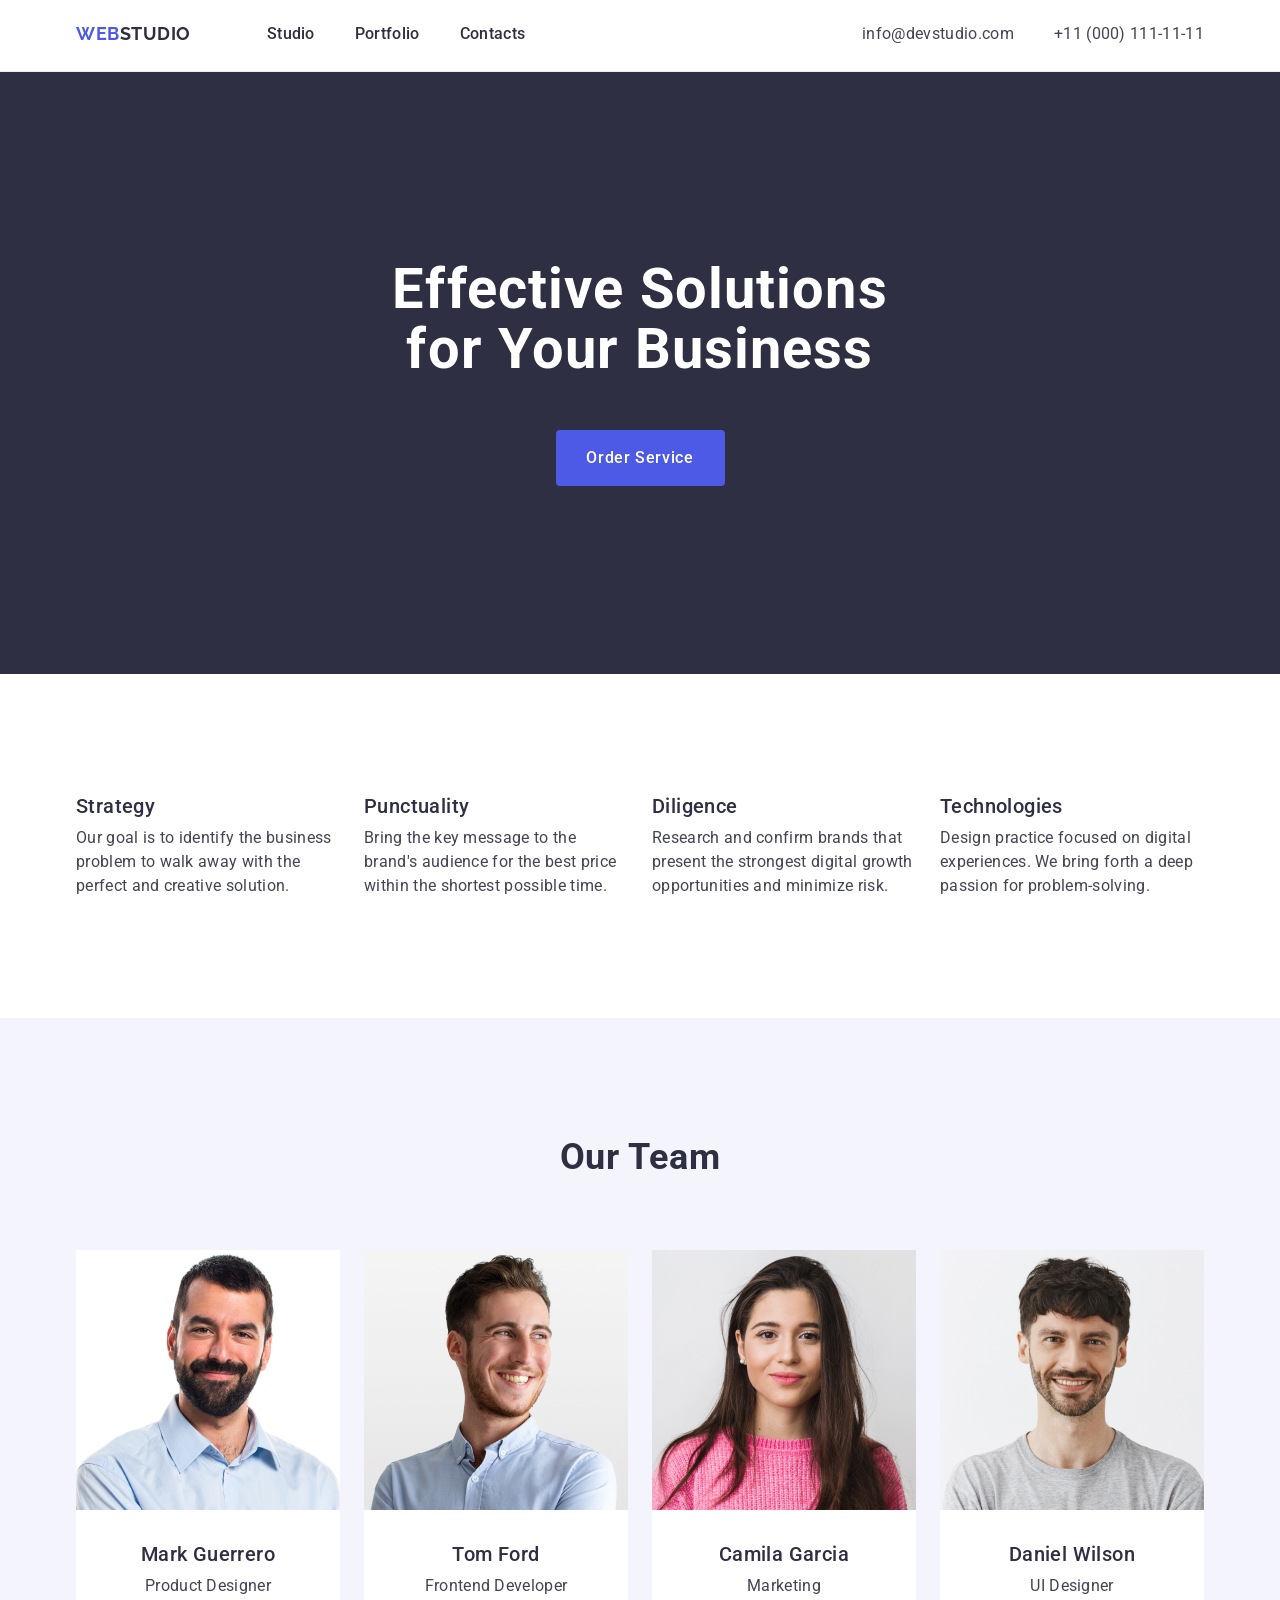
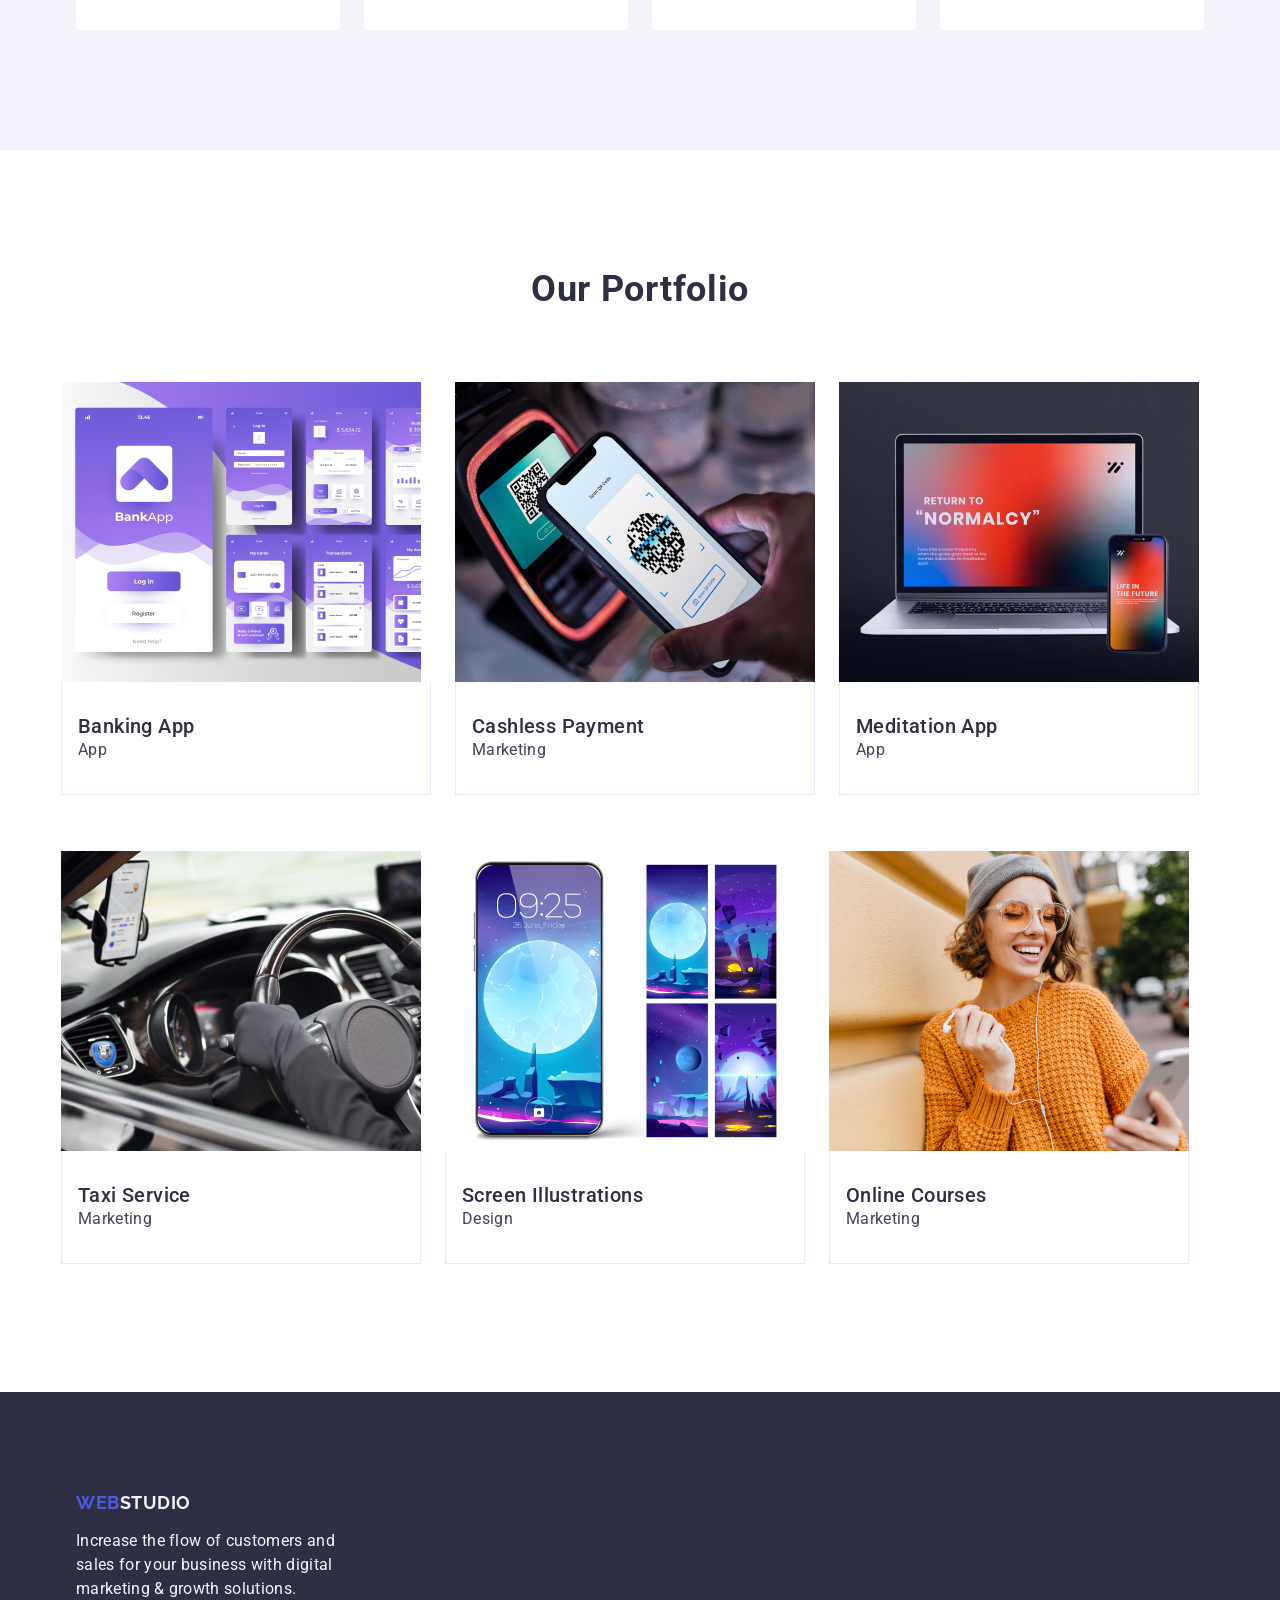
==== commit 242aa0df: "updates" ====
--- a/index.html
+++ b/index.html
@@ -11,7 +11,7 @@
 </head>
 <body>
     <header class="header">
-        <div class="container">
+        <div class="container header-container">
             <nav class="navigation">
                 <a href="./index.html" class="navigation-logo">Web<span class="navigation-logo-accent">Studio</span></a>
                 <ul class="navigation-list">
@@ -38,95 +38,121 @@
                 <button type="button" class="banner-button">Order Service</button>    
             </div>
         </section>
-        <section class="goals container">
-            <!-- <h2 class="goals-header"></h2> -->
-            <ul class="goals-list">
-                <li>
-                    <h3 class="goals-list-header">
-                        Strategy 
-                    </h3>
-                <p class="goals-list-text">Our goal is to identify the business
-                    problem to walk away with the perfect and creative solution. </p>
-                </li>
-                <li>
-                    <h3 class="goals-list-header">
-                        Punctuality
-                    </h3>
-                <p class="goals-list-text">Bring the key message to the brand's audience for the best price within the shortest possible time.</p>
-                </li>
-                <li>
-                    <h3 class="goals-list-header">
-                        Diligence
-                    </h3>
-                <p class="goals-list-text">Research and confirm brands that present the strongest digital growth opportunities and minimize risk.</p>
-                </li>
-                <li>
-                    <h3 class="goals-list-header">
-                        Technologies 
-                    </h3>
-                <p class="goals-list-text">Design practice focused on digital experiences. We bring forth a deep passion for problem-solving.</p>
-                </li>
-            </ul>
+        <section class="goals">
+            <div class="container">
+                <h2 class="goals-header"></h2>
+                <ul class="goals-list">
+                    <li class="goals-item">
+                        <h3 class="goals-list-header">
+                            Strategy 
+                        </h3>
+                        <p class="goals-list-text">Our goal is to identify the business
+                        problem to walk away with the perfect and creative solution. </p>
+                    </li>
+                    <li class="goals-item">
+                        <h3 class="goals-list-header">
+                            Punctuality
+                        </h3>
+                        <p class="goals-list-text">Bring the key message to the brand's audience for the best price within the shortest possible time.</p>
+                    </li>
+                    <li class="goals-item">
+                        <h3 class="goals-list-header">
+                            Diligence
+                        </h3>
+                        <p class="goals-list-text">Research and confirm brands that present the strongest digital growth opportunities and minimize risk.</p>
+                    </li>
+                    <li class="goals-item">
+                        <h3 class="goals-list-header">
+                            Technologies 
+                        </h3>
+                        <p class="goals-list-text">Design practice focused on digital experiences. We bring forth a deep passion for problem-solving.</p>
+                    </li>
+                </ul>
+            </div>
         </section>
-        <section class="container team ">
-            <h2 class="team-header">Our Team</h2>
-            <ul class="team-list">
-                <li class="team-list-item">
-                    <img class="team-list-image" src="./images/mark_guerrero.jpg" alt="man with dark hair" width="264"/>
-                    <h3 class="team-list-header">Mark Guerrero</h3>
-                    <p class="team-list-text">Product Designer</p>
-                </li>
-                <li class="team-list-item">
-                    <img class="team-list-image" src="./images/tom_ford.jpg" alt="lady with dark hair" width="264"/>
-                    <h3 class="team-list-header">Tom Ford</h3>
-                    <p class="team-list-text">Frontend Developer</p>
-                </li>
-                <li class="team-list-item">
-                    <img class="team-list-image" src="./images/camila_garcia.jpg" alt="man with blond hair" width="264"/>
-                    <h3 class="team-list-header">Camila Garcia</h3>
-                    <p class="team-list-text">Marketing</p>
-                </li>
-                <li class="team-list-item">
-                    <img class="team-list-image" src="./images/daniel_wilson.jpg" alt="man with dark hair" width="264"/>
-                    <h3 class="team-list-header">Daniel Wilson</h3>
-                    <p class="team-list-text">UI Designer</p>
-                </li>
-            </ul>
+        <section class="team ">
+            <div class="container team-container">
+                <h2 class="team-header">Our Team</h2>
+                <ul class="team-list">
+                    <li class="team-list-item">
+                        <img class="team-list-image" src="./images/mark_guerrero.jpg" alt="man with dark hair" width="264"/>
+                        <div class="team-description">
+                            <h3 class="team-list-header">Mark Guerrero</h3>
+                            <p class="team-list-text">Product Designer</p>
+                        </div>
+                    </li>
+                    <li class="team-list-item">
+                        <img class="team-list-image" src="./images/tom_ford.jpg" alt="lady with dark hair" width="264"/>
+                        <div class="team-description">
+                            <h3 class="team-list-header">Tom Ford</h3>
+                            <p class="team-list-text">Frontend Developer</p>
+                        </div>
+                    </li>
+                    <li class="team-list-item">
+                        <img class="team-list-image" src="./images/camila_garcia.jpg" alt="man with blond hair" width="264"/>
+                        <div class="team-description">
+                            <h3 class="team-list-header">Camila Garcia</h3>
+                            <p class="team-list-text">Marketing</p>
+                        </div>
+                    </li>
+                    <li class="team-list-item">
+                        <img class="team-list-image" src="./images/daniel_wilson.jpg" alt="man with dark hair" width="264"/>
+                        <div class="team-description">
+                            <h3 class="team-list-header">Daniel Wilson</h3>
+                            <p class="team-list-text">UI Designer</p>
+                        </div>
+                    </li>
+                </ul>
+            </div>
         </section>
-        <section class="portfolio container">
+        <section>
+            <div class="container portfolio">
             <h2 class="portfolio-header">Our Portfolio</h2>
             <ul class="portfolio-list">
                 <li class="portfolio-list-item">
                     <img class="portfolio-list-image" src="./images/banking_app.jpg" alt="app" width="360"/>
-                     <h3 class="portfolio-list-header">Banking App</h3>
-                    <p class="portfolio-list-text">App</p>
+                    <div class="portfolio-item-description">
+                        <h3 class="portfolio-list-header">Banking App</h3>
+                        <p class="portfolio-list-text">App</p>
+                </div>
                 </li>
                 <li class="portfoli-list-item">
                     <img class="portfolio-list-image" src="./images/cashless_payment.jpg" alt="payment by phone" width="360"/>
-                    <h3  class="portfolio-list-header">Cashless Payment</h3>
-                    <p class="portfolio-list-text">Marketing</p>
+                    <div class="portfolio-item-description">
+                        <h3  class="portfolio-list-header">Cashless Payment</h3>
+                        <p class="portfolio-list-text">Marketing</p>
+                </div>
                 </li>
                 <li class="portfoli-list-item">
                     <img class="portfolio-list-image" src="./images/meditation_app.jpg" alt="laptop" width="360"/>
-                    <h3 class="portfolio-list-header">Meditation App</h3>
-                    <p class="portfolio-list-text">App</p>
+                    <div class="portfolio-item-description">
+                        <h3 class="portfolio-list-header">Meditation App</h3>
+                        <p class="portfolio-list-text">App</p>
+                </div>
                 </li>
                 <li class="portfoli-list-item">
                     <img class="portfolio-list-image" src="./images/taxi_service.jpg" alt="car" width="360"/>
-                    <h3 class="portfolio-list-header">Taxi Service</h3>
-                    <p class="portfolio-list-text">Marketing</p>
+                    <div class="portfolio-item-description">
+                        <h3 class="portfolio-list-header">Taxi Service</h3>
+                        <p class="portfolio-list-text">Marketing</p>
+                </div>
                 </li>
                 <li class="portfoli-list-item">
                     <img class="portfolio-list-image" src="./images/screen_illustrations.jpg" alt="phone" width="360"/>
-                    <h3 class="portfolio-list-header">Screen Illustrations</h3>
-                    <p class="portfolio-list-text">Design</p>
+                    <div class="portfolio-item-description">
+                        <h3 class="portfolio-list-header">Screen Illustrations</h3>
+                        <p class="portfolio-list-text">Design</p>
+                </div>
                 </li>
                 <li class="portfoli-list-item">
                     <img class="portfolio-list-image" src="./images/online_courses.jpg" alt="woman" width="360"/>
-                    <h3 class="portfolio-list-header">Online Courses</h3>
-                    <p class="portfolio-list-text">Marketing</p>
+                    <div class="portfolio-item-description">
+                        <h3 class="portfolio-list-header">Online Courses</h3>
+                        <p class="portfolio-list-text">Marketing</p>
+                </div>
                 </li>
             </ul>
+        </div>
         </section>
     </main>
     <footer class="footer">
--- a/css/styles.css
+++ b/css/styles.css
@@ -78,6 +78,11 @@
     align-items: center;
     height: 72px;
     border-bottom: 1px solid #e7e9fc
+}
+
+.header-container {
+    justify-content: space-between;
+    padding-top: 22px;
 }
 
 .navigation {
@@ -202,11 +207,19 @@
     padding: 120px 0;
 }
 
+.goals-header {
+    visibility: hidden;
+}
+
 .goals-list {
     display: flex;
     gap: 24px;
 }
 
+.goals-item {
+    width: calc((100% - 72px) / 4);
+}
+
 .goals-list-header {
     font-family: Roboto;
     font-weight: 500;
@@ -214,7 +227,7 @@
     letter-spacing: 0.02em;
     color: #2e2f42;
     padding: 0;
-    margin-bottom: 11px;
+    margin-bottom: 8px;
 }
 
 .goals-list-text {
@@ -227,9 +240,14 @@
 
 .team {
     background-color: #F4F4FD;
+    padding: 120px 0;
+}
+
+.team-container {
     display: block;
-    padding: 120px 0;
-}
+
+}
+
 .team-header {
     font-size: 36px;
     line-height: 1.11;
@@ -237,17 +255,24 @@
     letter-spacing: 0.02em;
     text-transform: capitalize;
     color: #2e2f42;
-    margin-bottom: 76px;
+    margin-bottom: 72px;
 }
 
 .team-list {
     display: flex;
     gap: 24px;
 }
+
+.team-description {
+    padding: 32px 0;
+}
+
 .team-list-item {
     background-color: #FFFFFF;
-    width: 264px;
-}
+    width: calc((100% - 72px) / 4);
+    border-radius: 0px 0px 4px 4px;
+}
+
 .team-list-header {
     font-family: Roboto;
     font-weight: 500;
@@ -255,16 +280,20 @@
     letter-spacing: 0.02em;
     line-height: 1.2;
     color: #2e2f42;
-}
+    text-align: center;
+    margin-bottom: 8px;
+}
+
 .team-list-text {
     font-size: 16px;
+    text-align: center;
 }
 
 .portfolio {
     display: block;
     padding: 120px 0;
-
-}
+}
+
 .portfolio-header {
     font-size: 36px;
     line-height: 1.11;
@@ -272,16 +301,27 @@
     letter-spacing: 0.02em;
     text-transform: capitalize;
     color: #2e2f42;
-    margin-bottom: 80px;
-}
+    margin-bottom: 72px;
+}
+
 .portfolio-list {
     display: flex;
-    gap: 48px 24px;
+    column-gap: 24px;
+    row-gap: 48px;
     flex-wrap: wrap;
 }
-/* .portfolio-list-item {
-}
-.portfolio-list-image {
+.portfolio-list-item {
+     width: calc((100% - 48px) / 3); 
+}
+
+.portfolio-item-description {
+    padding: 32px 16px;
+    border: 1px solid #e7e9fc;
+    border-top: none;
+    margin-bottom: 8px;
+
+}
+/* .portfolio-list-image {
 }
 .portfolio-list-text {
 }
@@ -312,12 +352,14 @@
     letter-spacing: 0.03em;
     text-transform: uppercase;
     color:  #4d5ae5;
-    margin-bottom: 20px;
-}
+    margin-bottom: 16px;
+    display: inline-block;
+}
+
 .footer-logo-accent {
     color: #f4f4fd;
-
-}
+}
+
 .footer-text {
     color: #F4F4FD;
     width: 264px;
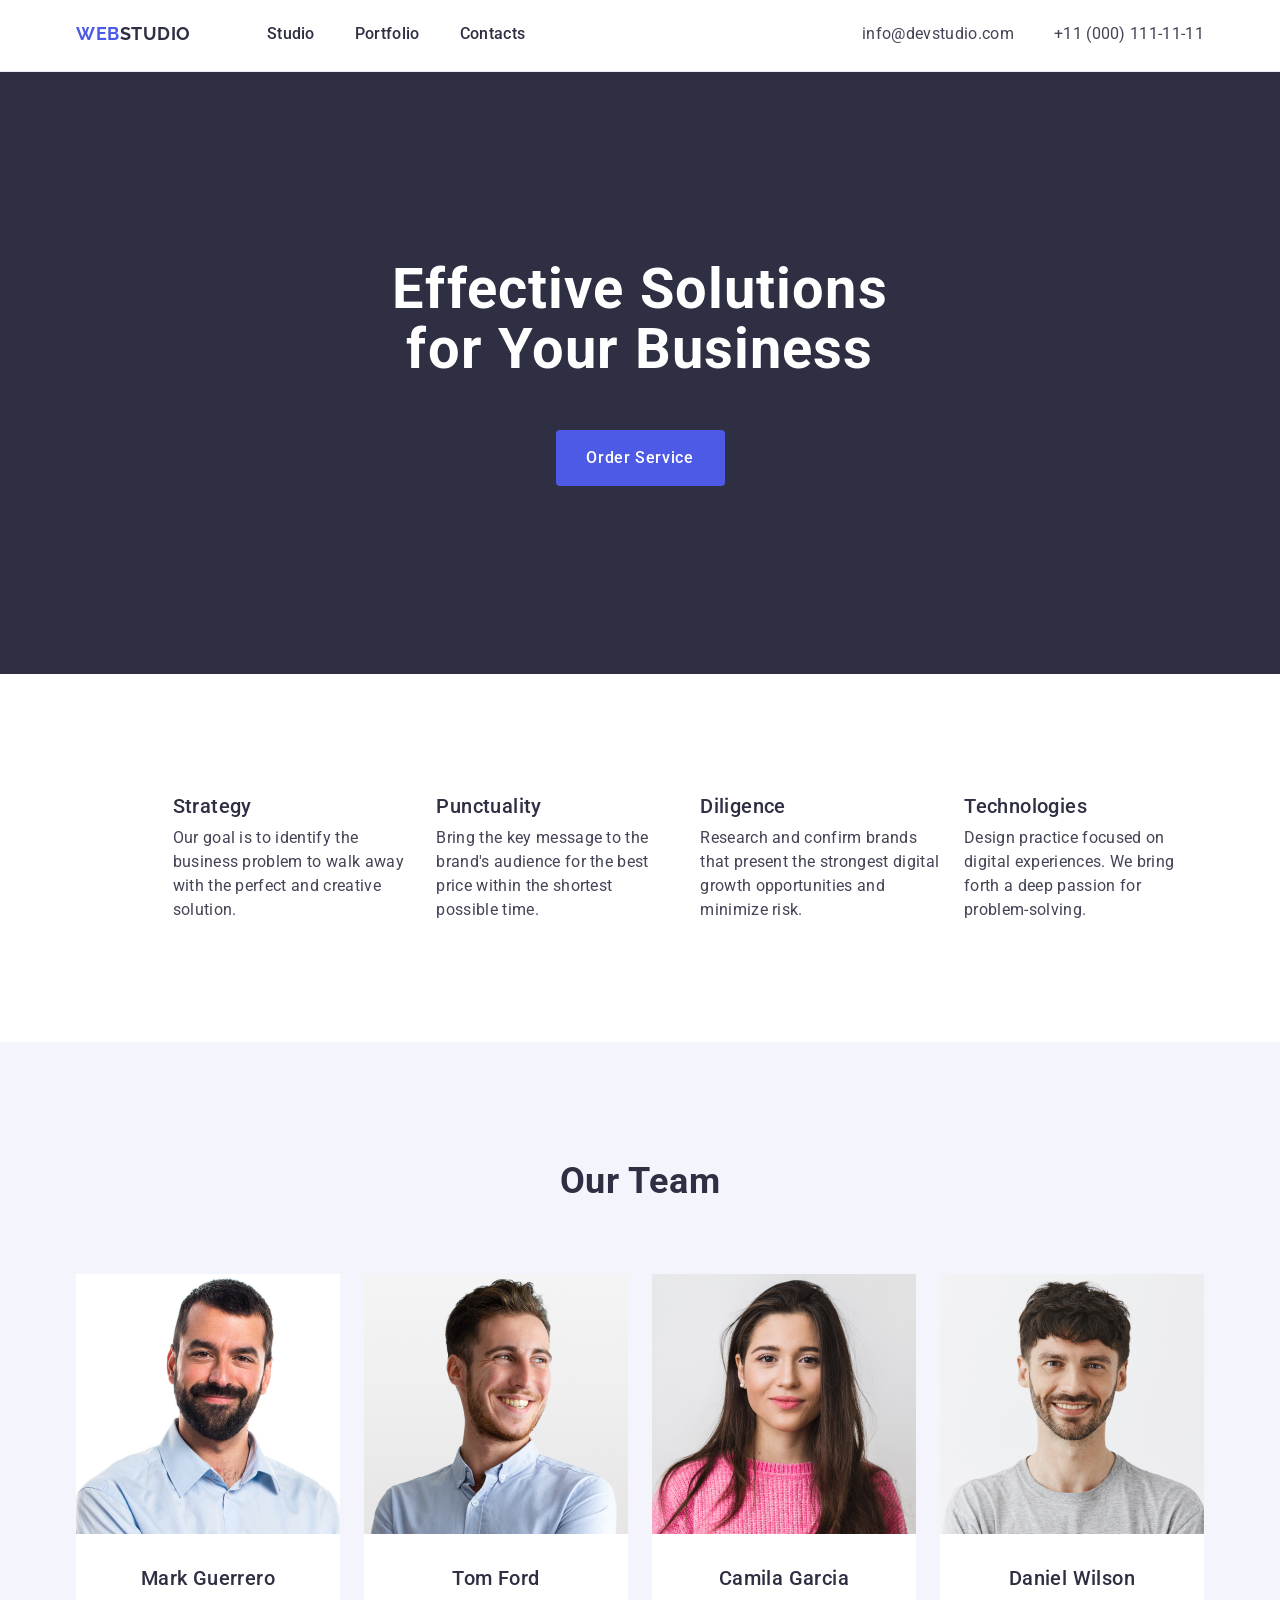
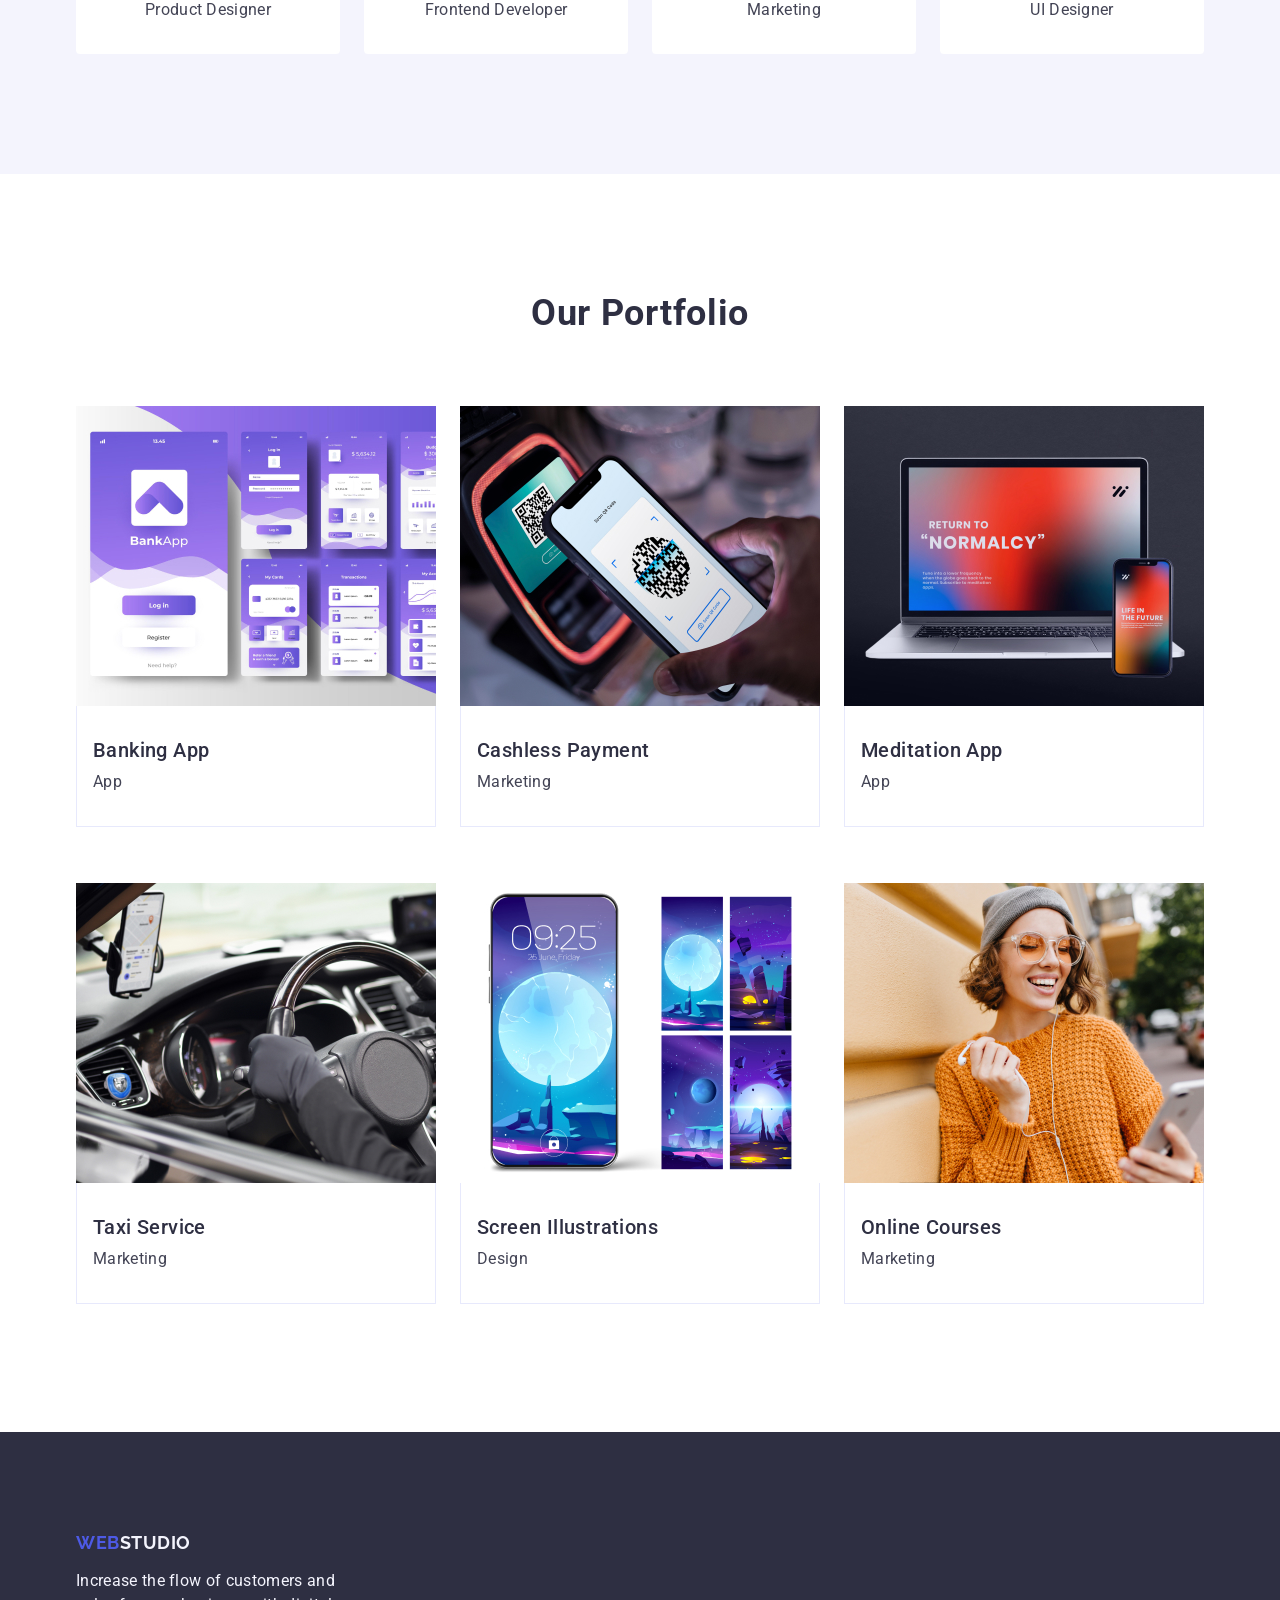
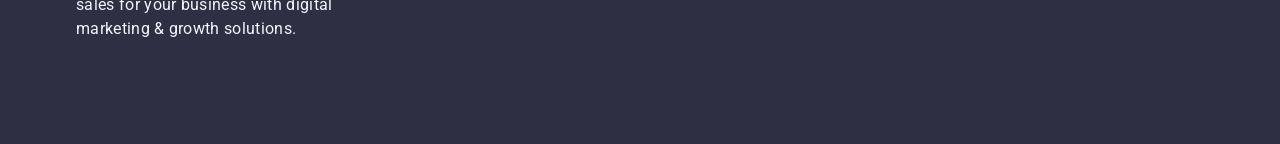
==== commit b16e5545: "changes" ====
--- a/index.html
+++ b/index.html
@@ -40,7 +40,7 @@
         </section>
         <section class="goals">
             <div class="container">
-                <h2 class="goals-header"></h2>
+                <h2 class="goals-header">Goals</h2>
                 <ul class="goals-list">
                     <li class="goals-item">
                         <h3 class="goals-list-header">
@@ -105,8 +105,8 @@
                 </ul>
             </div>
         </section>
-        <section>
-            <div class="container portfolio">
+        <section class="portfolio">
+            <div class="container portfolio-container">
             <h2 class="portfolio-header">Our Portfolio</h2>
             <ul class="portfolio-list">
                 <li class="portfolio-list-item">
--- a/css/styles.css
+++ b/css/styles.css
@@ -59,9 +59,9 @@
 /* Container */
 .container {
     width: 1158px;
+    margin: 0 auto;
+    display: flex;
     padding: 0 15px;
-    margin: 0 auto;
-    display: flex;
 }
 
 address {
@@ -289,11 +289,13 @@
     text-align: center;
 }
 
+.portfolio-container {
+    display: block;
+}
+
 .portfolio {
-    display: block;
-    padding: 120px 0;
-}
-
+    padding: 120px 0 120px 0;
+}
 .portfolio-header {
     font-size: 36px;
     line-height: 1.11;
@@ -333,6 +335,7 @@
     line-height: 1.2;
     letter-spacing: 0.02em;
     color: #2e2f42;
+    margin-bottom: 8px;
 }
 
 .footer {
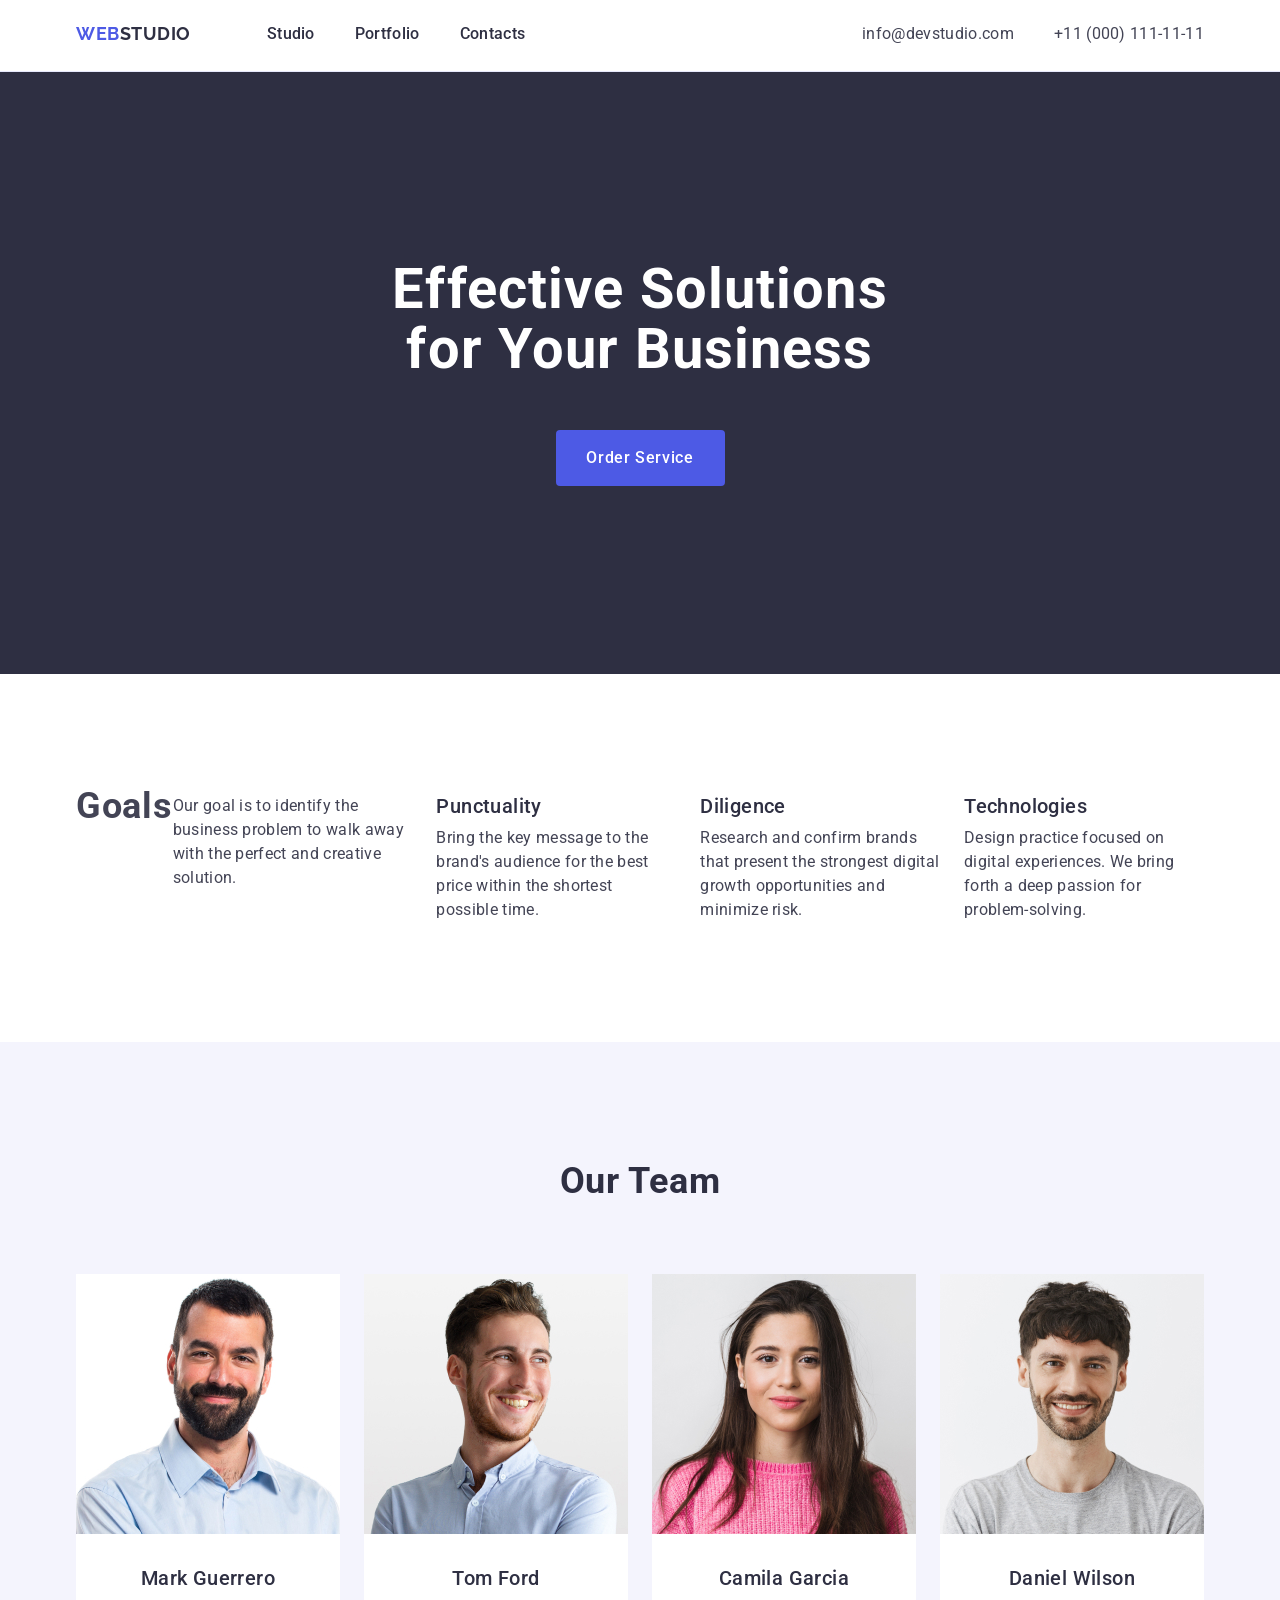
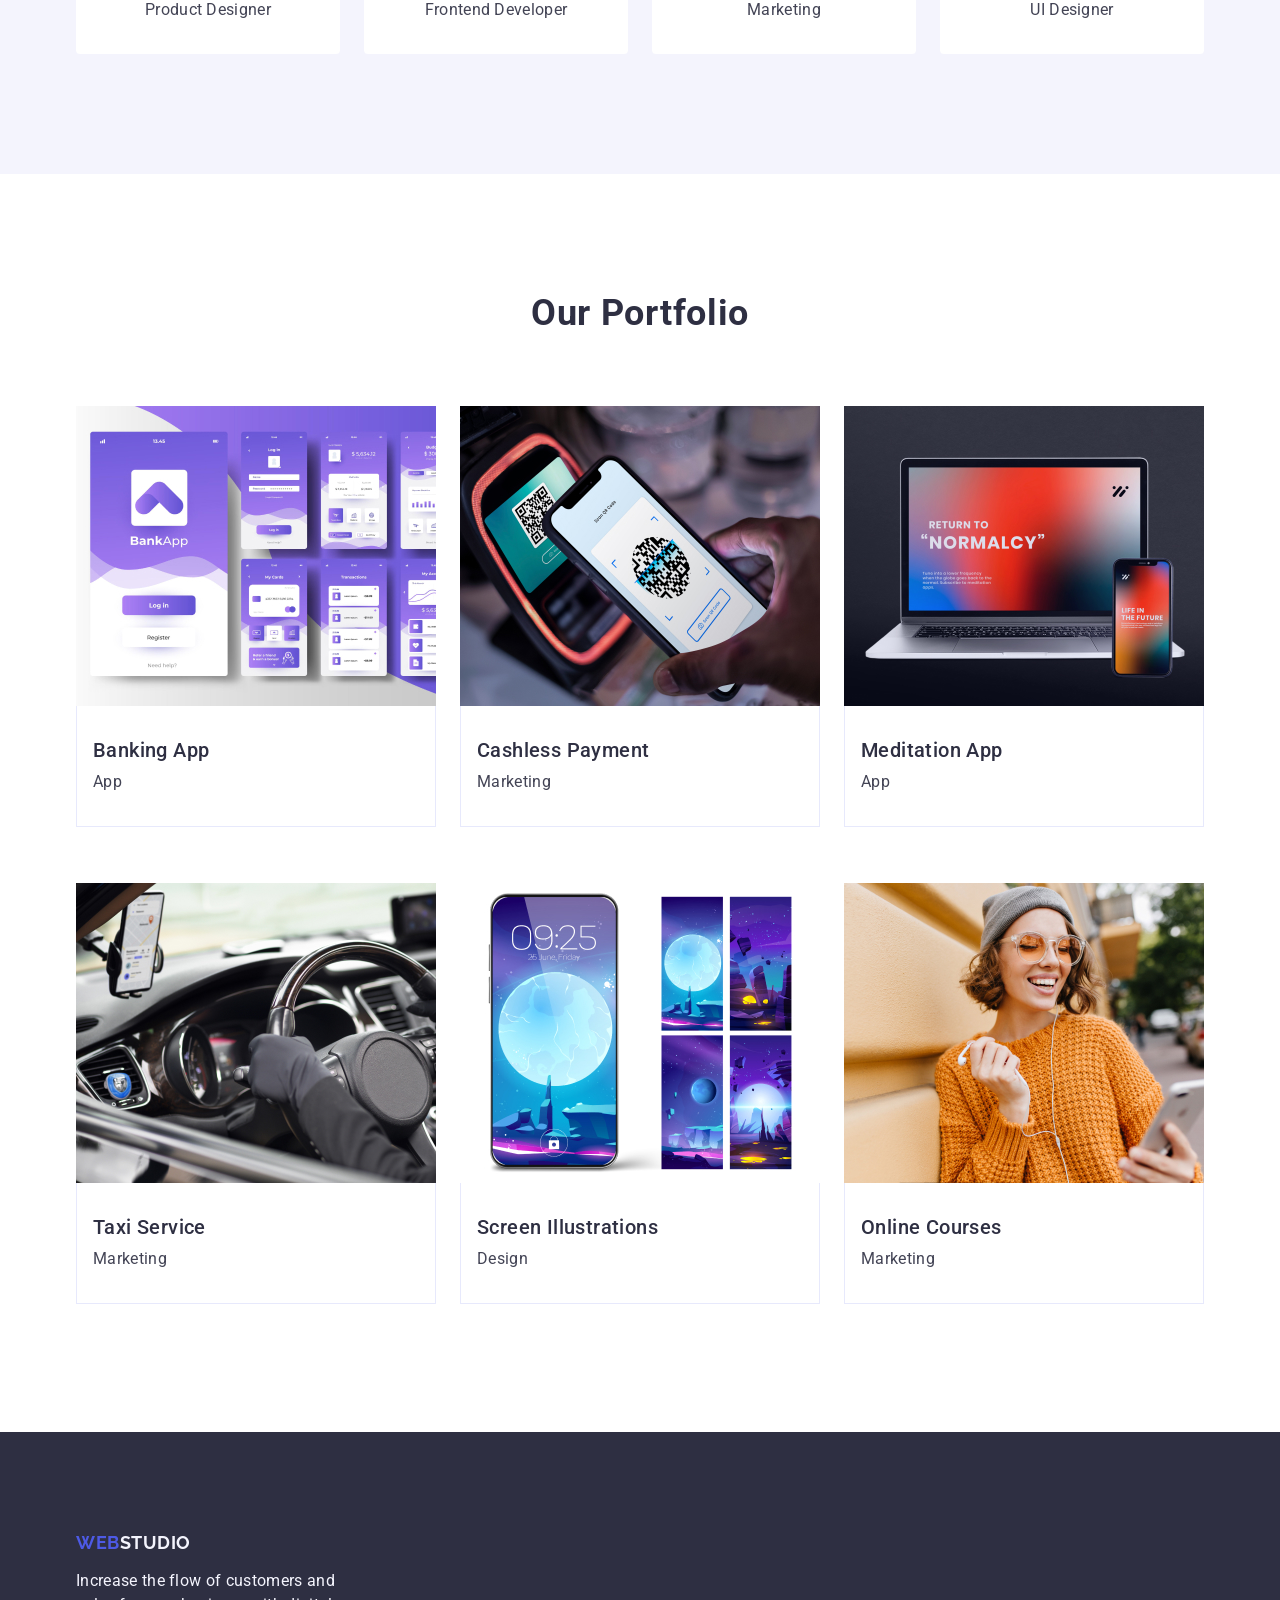
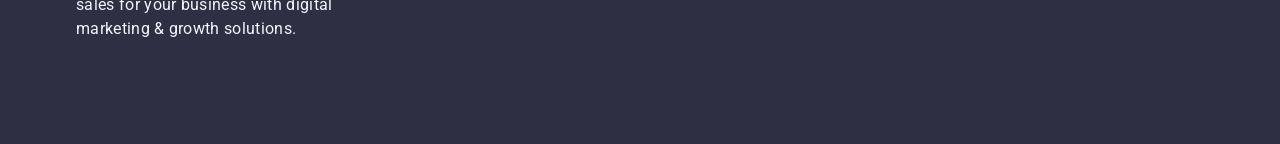
==== commit a43d0567: "visually-hidden updated" ====
--- a/index.html
+++ b/index.html
@@ -43,7 +43,7 @@
                 <h2 class="goals-header">Goals</h2>
                 <ul class="goals-list">
                     <li class="goals-item">
-                        <h3 class="goals-list-header">
+                        <h3 class="visually-hidden">
                             Strategy 
                         </h3>
                         <p class="goals-list-text">Our goal is to identify the business
@@ -116,35 +116,35 @@
                         <p class="portfolio-list-text">App</p>
                 </div>
                 </li>
-                <li class="portfoli-list-item">
+                <li class="portfolio-list-item">
                     <img class="portfolio-list-image" src="./images/cashless_payment.jpg" alt="payment by phone" width="360"/>
                     <div class="portfolio-item-description">
                         <h3  class="portfolio-list-header">Cashless Payment</h3>
                         <p class="portfolio-list-text">Marketing</p>
                 </div>
                 </li>
-                <li class="portfoli-list-item">
+                <li class="portfolio-list-item">
                     <img class="portfolio-list-image" src="./images/meditation_app.jpg" alt="laptop" width="360"/>
                     <div class="portfolio-item-description">
                         <h3 class="portfolio-list-header">Meditation App</h3>
                         <p class="portfolio-list-text">App</p>
                 </div>
                 </li>
-                <li class="portfoli-list-item">
+                <li class="portfolio-list-item">
                     <img class="portfolio-list-image" src="./images/taxi_service.jpg" alt="car" width="360"/>
                     <div class="portfolio-item-description">
                         <h3 class="portfolio-list-header">Taxi Service</h3>
                         <p class="portfolio-list-text">Marketing</p>
                 </div>
                 </li>
-                <li class="portfoli-list-item">
+                <li class="portfolio-list-item">
                     <img class="portfolio-list-image" src="./images/screen_illustrations.jpg" alt="phone" width="360"/>
                     <div class="portfolio-item-description">
                         <h3 class="portfolio-list-header">Screen Illustrations</h3>
                         <p class="portfolio-list-text">Design</p>
                 </div>
                 </li>
-                <li class="portfoli-list-item">
+                <li class="portfolio-list-item">
                     <img class="portfolio-list-image" src="./images/online_courses.jpg" alt="woman" width="360"/>
                     <div class="portfolio-item-description">
                         <h3 class="portfolio-list-header">Online Courses</h3>
--- a/css/styles.css
+++ b/css/styles.css
@@ -61,7 +61,7 @@
     width: 1158px;
     margin: 0 auto;
     display: flex;
-    padding: 0 15px;
+    padding: 0 15px 0 15px;
 }
 
 address {
@@ -207,9 +207,19 @@
     padding: 120px 0;
 }
 
-.goals-header {
-    visibility: hidden;
-}
+
+.visually-hidden {
+    position: absolute;
+    width: 1px;
+    height: 1px;
+    margin: -1px;
+    border: 0;
+    padding: 0;
+    white-space: nowrap;
+    clip-path: inset(100%);
+    clip: rect(0 0 0 0);
+    overflow: hidden;
+  }
 
 .goals-list {
     display: flex;
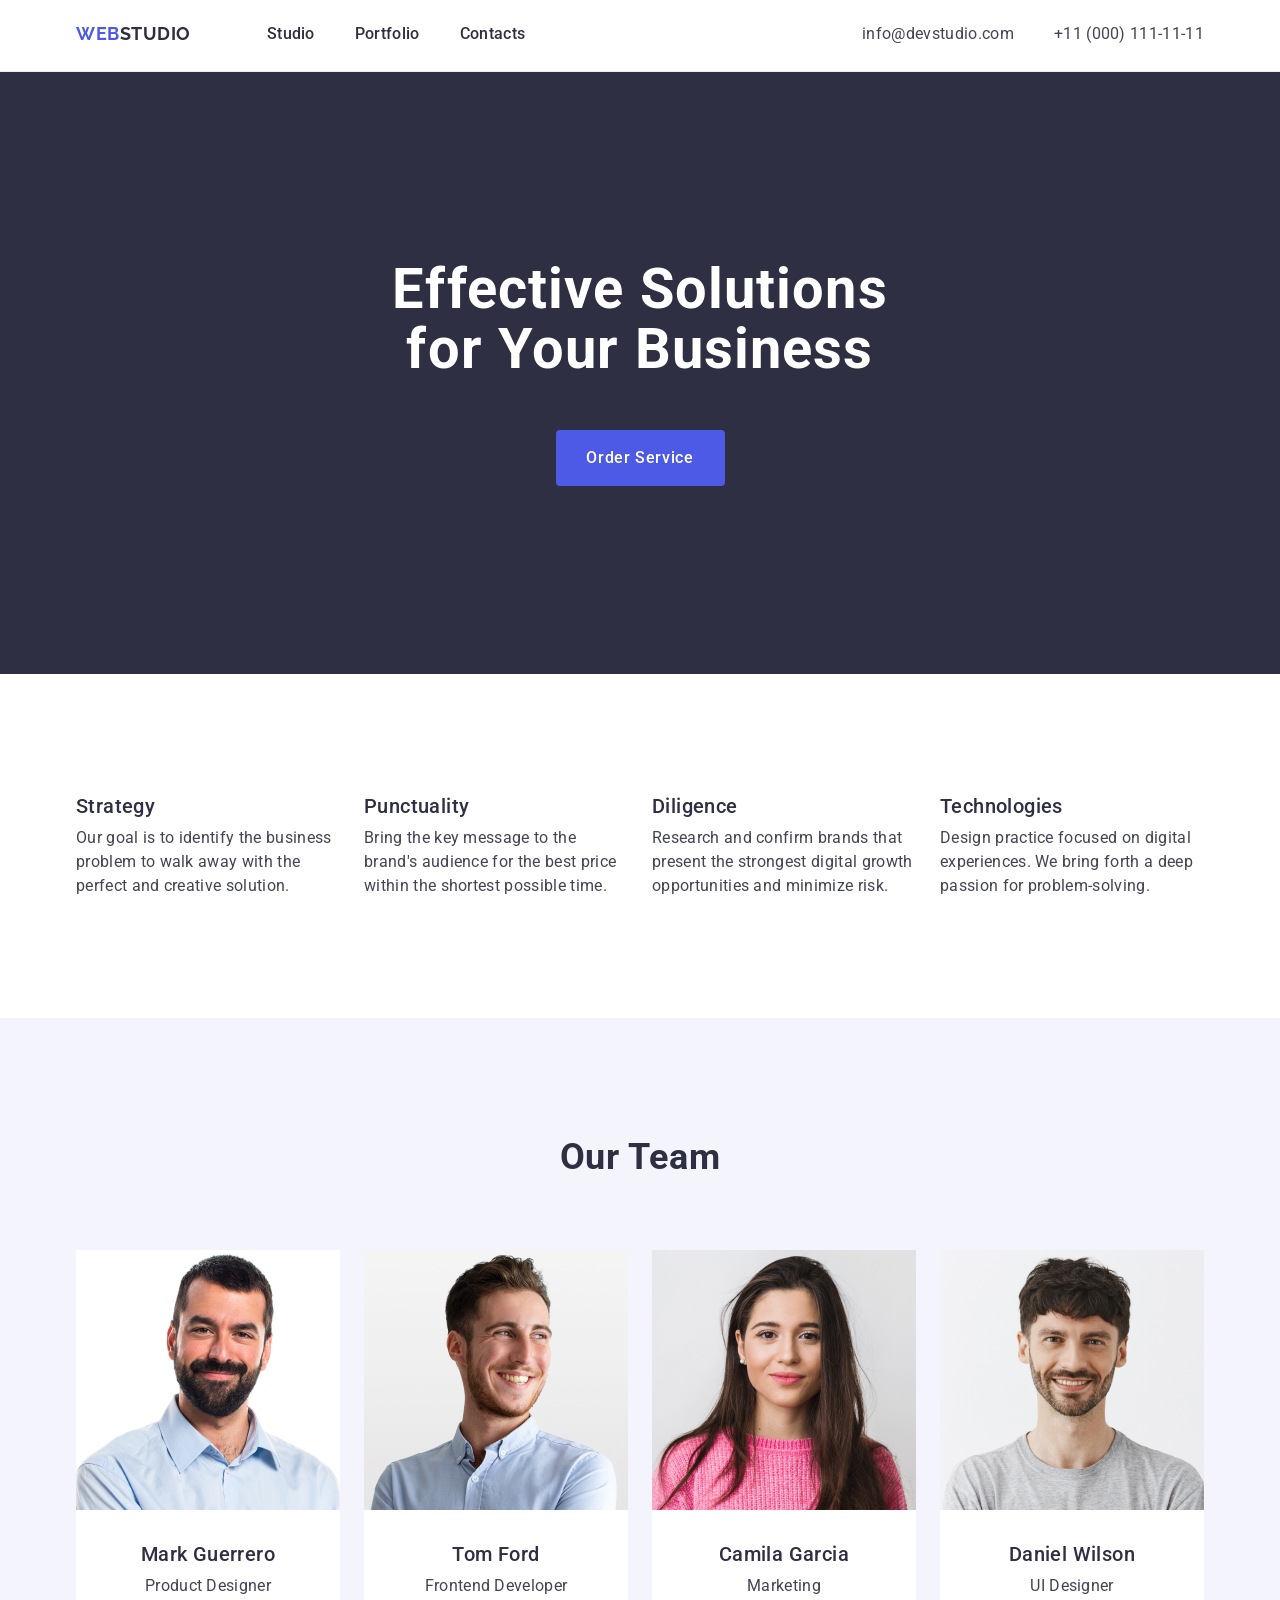
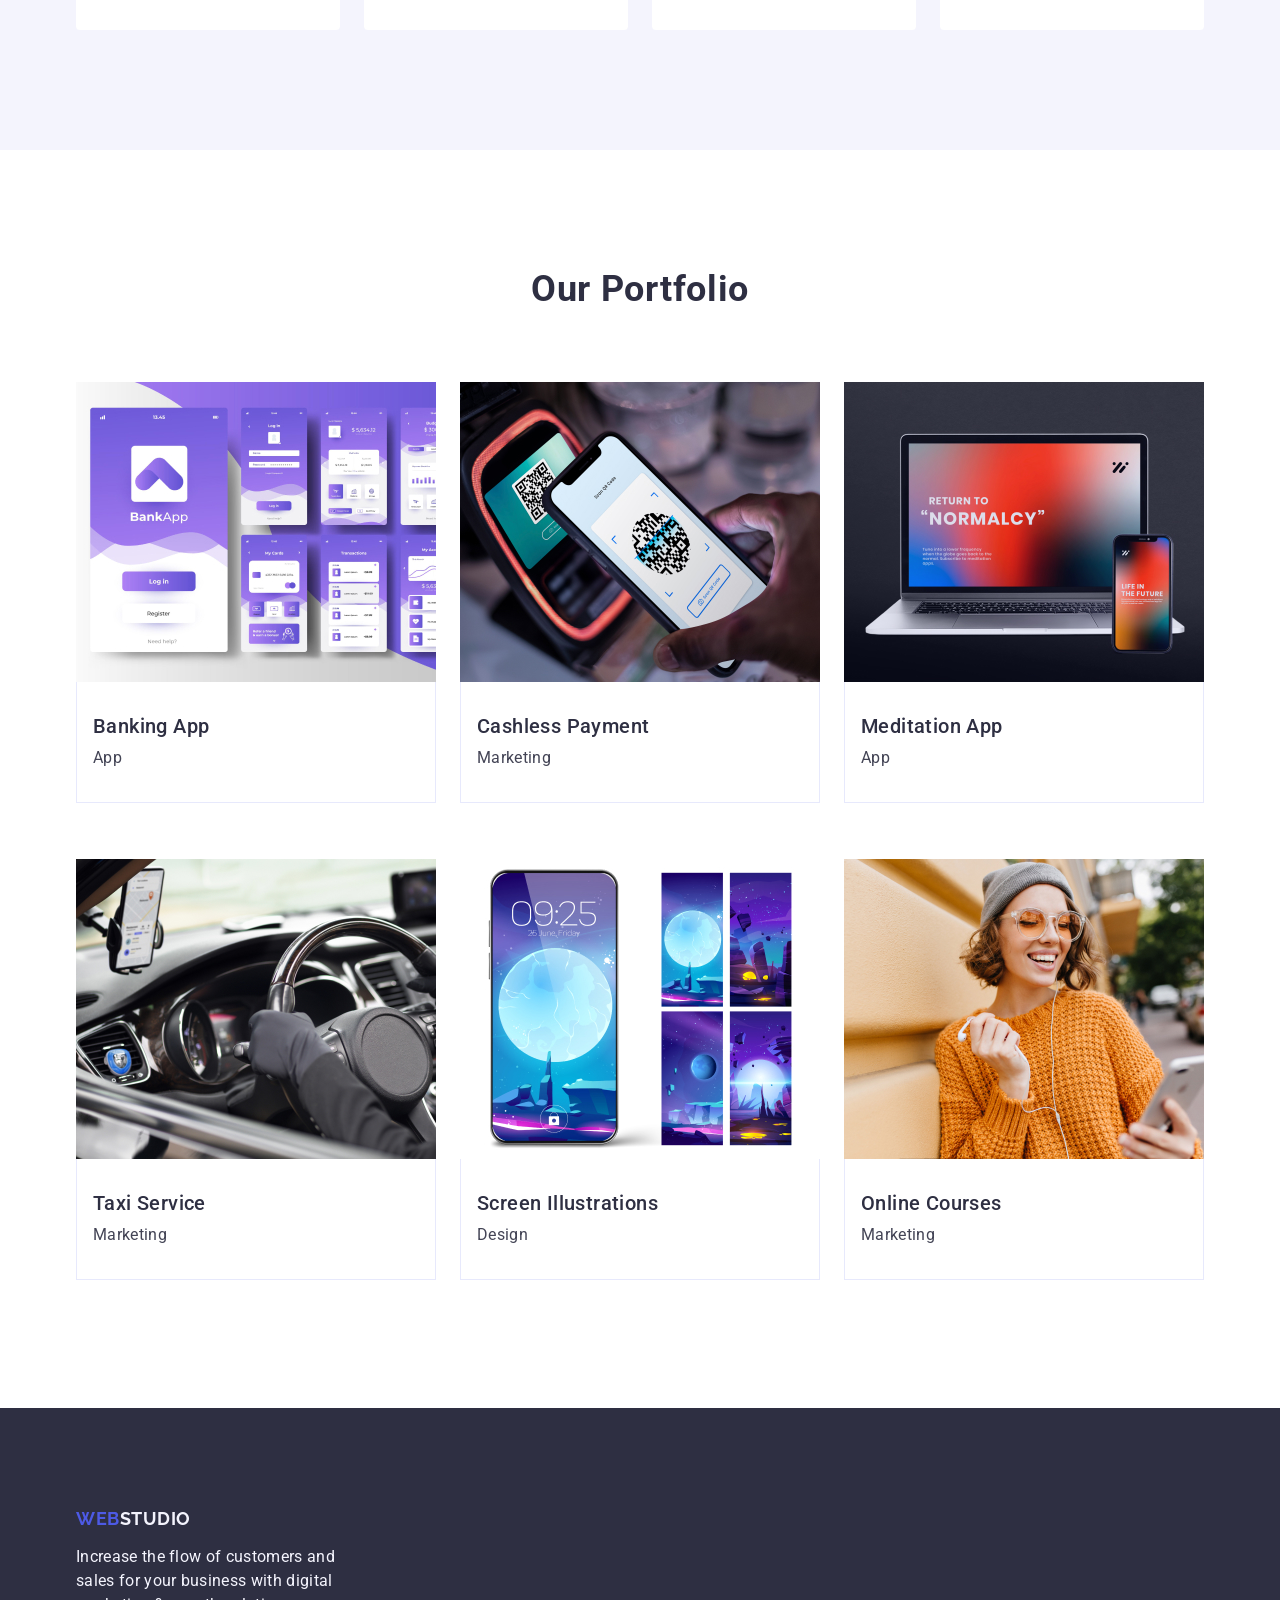
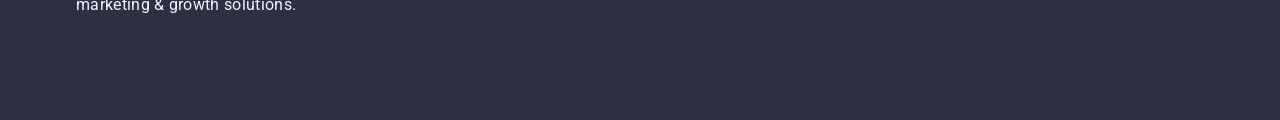
==== commit caa34c09: "updates" ====
--- a/index.html
+++ b/index.html
@@ -39,11 +39,11 @@
             </div>
         </section>
         <section class="goals">
-            <div class="container">
-                <h2 class="goals-header">Goals</h2>
+            <div class="container section-container">
+                <h2 class="visually-hidden">Goals</h2>
                 <ul class="goals-list">
                     <li class="goals-item">
-                        <h3 class="visually-hidden">
+                        <h3 class="goals-list-header">
                             Strategy 
                         </h3>
                         <p class="goals-list-text">Our goal is to identify the business
@@ -71,7 +71,7 @@
             </div>
         </section>
         <section class="team ">
-            <div class="container team-container">
+            <div class="container section-container">
                 <h2 class="team-header">Our Team</h2>
                 <ul class="team-list">
                     <li class="team-list-item">
@@ -106,7 +106,7 @@
             </div>
         </section>
         <section class="portfolio">
-            <div class="container portfolio-container">
+            <div class="container section-container">
             <h2 class="portfolio-header">Our Portfolio</h2>
             <ul class="portfolio-list">
                 <li class="portfolio-list-item">
--- a/css/styles.css
+++ b/css/styles.css
@@ -60,8 +60,12 @@
 .container {
     width: 1158px;
     margin: 0 auto;
-    display: flex;
+    /* display: flex; */
     padding: 0 15px 0 15px;
+}
+
+.section-container {
+    display: block;
 }
 
 address {
@@ -81,6 +85,7 @@
 }
 
 .header-container {
+    display: flex;
     justify-content: space-between;
     padding-top: 22px;
 }
@@ -166,6 +171,7 @@
 }
 
 .banner-container {
+    display: flex;
     flex-direction: column;
     align-items: center;
 }
@@ -178,7 +184,7 @@
     line-height: 1.07;
     text-align: center;
     color: #ffffff;
-    max-width: 496px
+    max-width: 496px;
 }
 
 .banner-button {
@@ -195,7 +201,6 @@
     border: none;
     border-radius: 4px; 
     height: 56px;
-    
 }
 
 .banner-button:hover,
@@ -253,11 +258,6 @@
     padding: 120px 0;
 }
 
-.team-container {
-    display: block;
-
-}
-
 .team-header {
     font-size: 36px;
     line-height: 1.11;
@@ -297,10 +297,6 @@
 .team-list-text {
     font-size: 16px;
     text-align: center;
-}
-
-.portfolio-container {
-    display: block;
 }
 
 .portfolio {
@@ -354,9 +350,6 @@
     padding: 100px 0;
 }
 
-.footer-container {
-    display: block;
-}
 .footer-logo {
     font-family: "Raleway", sans-serif;
     font-weight: 700;
